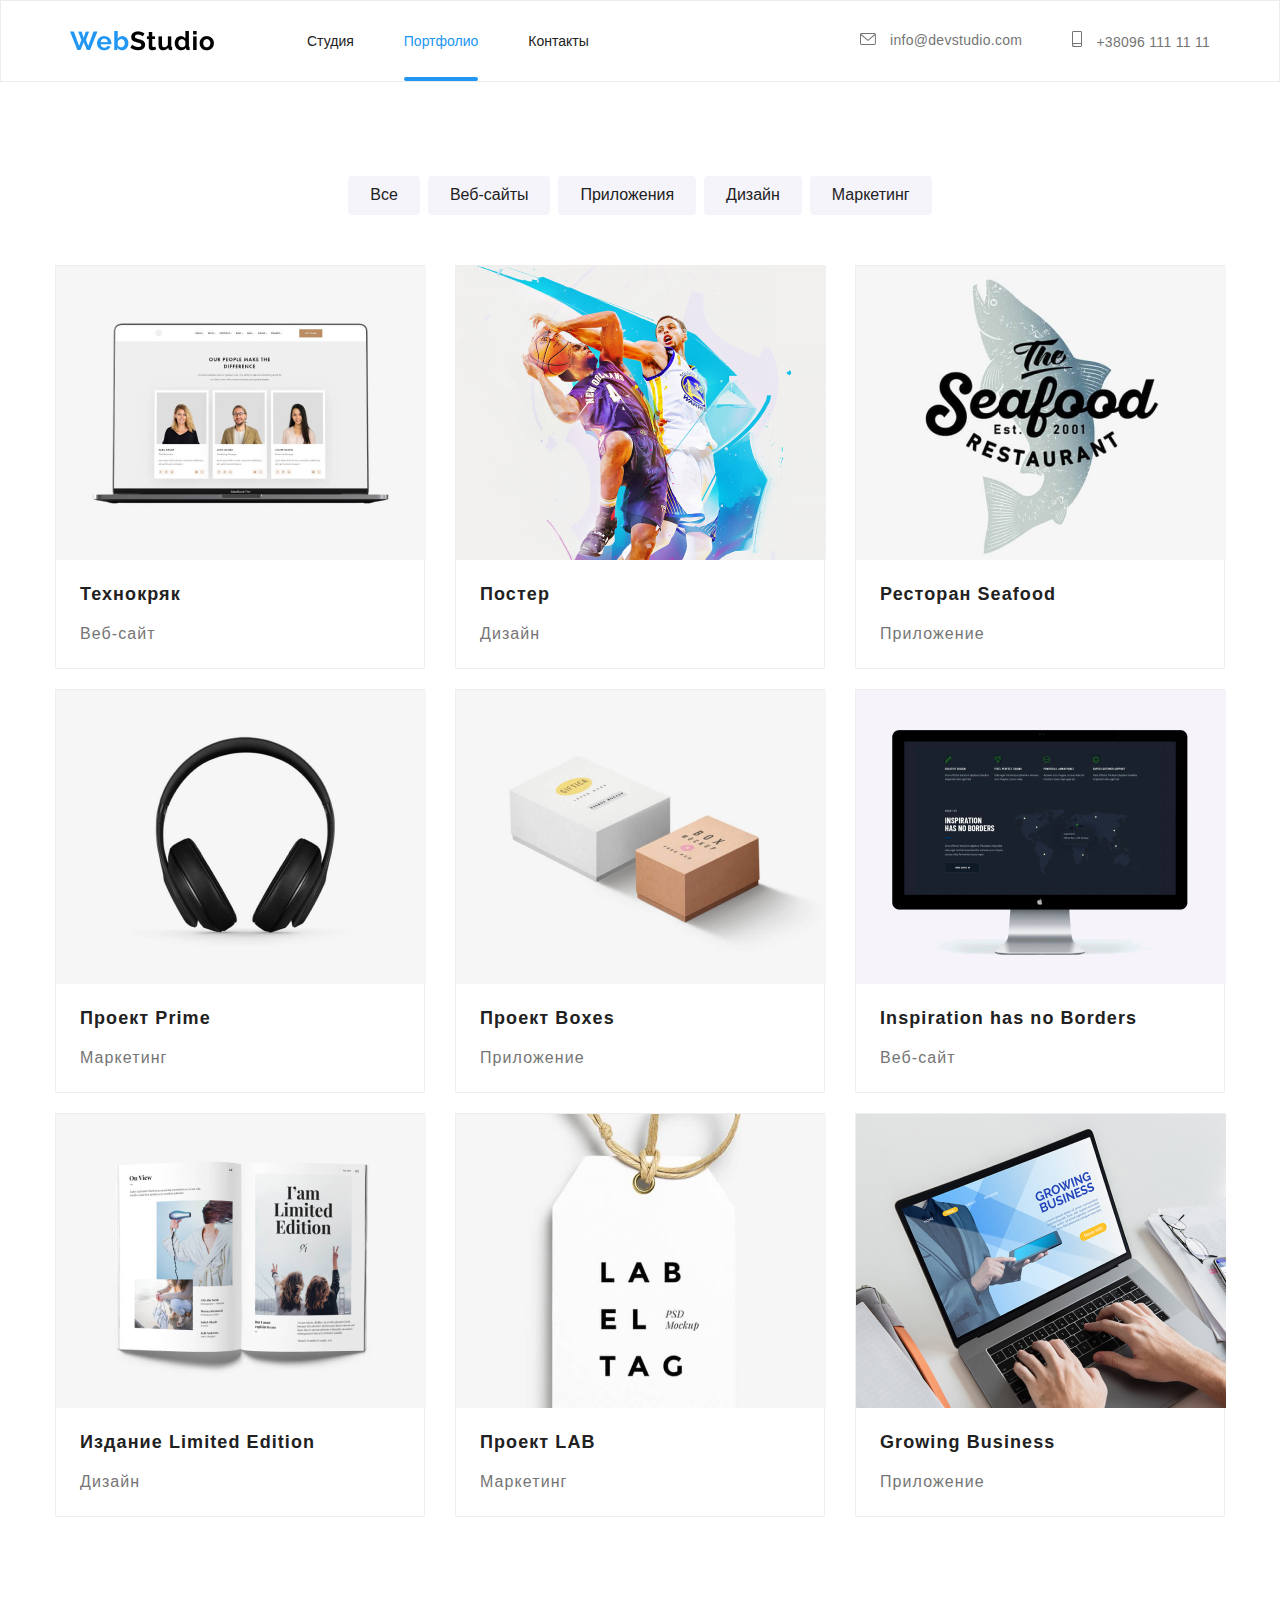
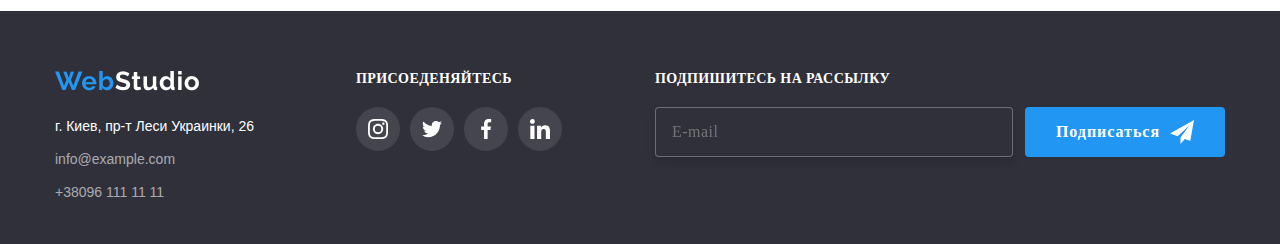
==== portfolio.html @ a01d75df "add new folder and file" ====
<!DOCTYPE html>
<html lang="en">

<head>
    <meta charset="UTF-8">
    <meta name="viewport" content="width=device-width, initial-scale=1.0">
    <title>homework-08 </title>
    <link href="https://fonts.googleapis.com/css2?family=Roboto:wght@400;500;700;900&display=swap" rel="stylesheet">
    <link rel="stylesheet" href="./CSS/main.min.css">
    <link rel="preconnect" href="https://fonts.gstatic.com">
</head>

<body>
    <header>
        <nav class="main-nav">
            <img src="./images/WebStudio.png" alt="logo">
            <ul class="nav-links">
                <li><a href="index.html"> Студия </a></li>
                <li id="portfolio-studio"><a href="portfolio.html">Портфолио </a></li>
                <li><a href="#contacts"> Контакты</a></li>
            </ul>
            <ul class="nav-contacts">
                <li><a class="mail" href="mailto:info@devstudio.com">
                        <svg class="envelope">
                            <use href="./images/icons/sprite.svg#icon-envelope"></use>
    
                        </svg>
                        info@devstudio.com</a></li>
                <li><a class="phone" href="tel:+380961111111">
                        <svg class="smartphone">
                            <use href="./images/icons/sprite.svg#icon-smartphone"></use>
    
                        </svg>
                        +38096 111 11 11 </a></li>
            </ul>
    
        </nav>
    </header>
    <main >
        <!--Portfolio--> 
        <div class="portfolio">
            <ul class="portfolio-buttons">
                <li>
                    <button class="button">Все</button>

                </li>
                <li >
                    <button class="button">Веб-сайты</button>

                </li>
                <li >
                    <button class="button">Приложения</button>

                </li>
                <li >
                    <button class="button" >Дизайн</button>

                </li>
                <li >
                    <button class="button">Маркетинг</button>
                </li>
            </ul>
        </div>
        <div class="container-portfolio">
        <ul class="portfolio-photo">
            <li class="portfolio-list"> 
                    <a href="#" class="portfolio-links">
                    <div class="explanation">
                        <img src="images/images2/img.jpg" alt="Macbook" class="card-image" >
                      <p class="text"> Технокряк это современная площадка распространения коронавируса. Компании используют эту платформу для цифрового
                           шпионажа и атак на защищённые сервера конкурентов.</p>
                    </div>
                    <div class="card-text">
                            <p class="link-description">Технокряк</p>
                             <p class="card-content"> Веб-сайт</p>
                    </div>
                   </a> 
            </li>
            <li class="portfolio-list">
                    <a href="#" class="portfolio-links" >
                        <div class="explanation">
                            <img src="images/images2/img(1).jpg" alt="Bascetball-stars"class="card-image">
                        
                            <p class="text"> Технокряк это современная площадка распространения коронавируса. Компании используют эту платформу для цифрового
                                шпионажа и атак на защищённые сервера конкурентов.</p>
                        </div>
                           <div  class="card-text"> 
                                 <p class="link-description">Постер</p>
                                 <p class="card-content">Дизайн</p>
                        </div> 
                    </a>
            </li>
            <li class="portfolio-list">
                <a href="#" class="portfolio-links" >
                    <div class="explanation">
                        <img src="images/images2/img(2).jpg" alt="Restorant-logo"class="card-image">
                    
                        <p class="text"> Технокряк это современная площадка распространения коронавируса. Компании используют эту платформу для цифрового
                            шпионажа и атак на защищённые сервера конкурентов.</p>
                    </div>
                    <div  class="card-text">
                        <p class="link-description">Ресторан Seafood</p>
                        <p class="card-content">Приложение</p>
                    </div>
                </a>
            </li>
            <li class="portfolio-list">
                    <a href="#" class="portfolio-links">
                       <div class="explanation">
                           <img src="images/images2/img(3).jpg" alt="Headset" class="card-image">
                        
                            <p class="text"> Технокряк это современная площадка распространения коронавируса. Компании используют эту платформу для цифрового
                                шпионажа и атак на защищённые сервера конкурентов.</p>
                        </div>
                             <div  class="card-text"> 
                                  <p class="link-description"> Проект Prime </p>
                                  <p class="card-content">Маркетинг</p>
                            </div>
                    </a>
            </li>
            <li class="portfolio-list">
                    <a href="#" class="portfolio-links">
                     <div class="explanation">
                         <img src="images/images2/img(4).jpg" alt="two-boxes" class="card-image">
                    
                        <p class="text"> Технокряк это современная площадка распространения коронавируса. Компании используют эту платформу для цифрового
                            шпионажа и атак на защищённые сервера конкурентов.</p>
                    </div>
                           <div  class="card-text">
                               <p class="link-description">Проект Boxes </p> 
                               <p class="card-content">Приложение</p>
                          </div>
                    </a>
            </li>
            <li class="portfolio-list">
                <a href="#" class="portfolio-links">
                    <div class="explanation">
                        <img src="images/images2/img(5).jpg" alt="Display"class="card-image">
                    
                        <p class="text"> Технокряк это современная площадка распространения коронавируса. Компании используют эту платформу для цифрового
                            шпионажа и атак на защищённые сервера конкурентов.</p>
                    </div>
                     <div  class="card-text"> 
                          <p class="link-description">Inspiration has no Borders </p>
                          <p class="card-content">Веб-сайт</p>
                    </div>
                </a>
            </li>
            <li class="portfolio-list">
                <a href="#" class="portfolio-links">
                       <div class="explanation">
                           <img src="images/images2/img(6).jpg" alt="Open-book"class="card-image">
                        
                            <p class="text"> Технокряк это современная площадка распространения коронавируса. Компании используют эту платформу для цифрового
                                шпионажа и атак на защищённые сервера конкурентов.</p>
                        </div>
                       <div  class="card-text">
                            <p class="link-description">Издание Limited Edition </p>
                            <p class="card-content">Дизайн</p> 
                      </div>
                </a>
           </li>
            <li class="portfolio-list">
                <a href="#" class="portfolio-links">
                    <div class="explanation">
                         <img src="images/images2/img(7).jpg" alt="LabTag" class="card-image">
                   
                        <p class="text"> Технокряк это современная площадка распространения коронавируса. Компании используют эту платформу для цифрового
                            шпионажа и атак на защищённые сервера конкурентов.</p>
                    </div>
                      <div  class="card-text">  
                             <p class="link-description">Проект LAB </p>
                             <p class="card-content">Маркетинг</p> 
                     </div>
                </a>
            </li>
            <li class="portfolio-list">
                <a href="#" class="portfolio-links">
                     <div class="explanation">
                         <img src="images/images2/img(8).jpg" alt="Typing-on-Mcdooc"class="card-image">
                   
                         <p class="text"> Технокряк это современная площадка распространения коронавируса. Компании используют эту платформу для цифрового
                            шпионажа и атак на защищённые сервера конкурентов.</p>
                     </div>
                      <div class="card-text">
                            <p class="link-description">Growing Business </p>
                            <p class="card-content">Приложение</p>
                     </div>
                </a>
            </li>
        </ul>
    </div>
    </main>
    <!--Footer-->
    <footer>
        <div class="footer-links">
            <div class="contacts">
                <img src="images/WebStudio(2).png" alt="logo">
                <address id="contacts">
                    <ul class="foot-contacts">
                        <li>г. Киев, пр-т Леси Украинки, 26</li>
                        <li><a href="mailto:info@example.com"> info@example.com</a></li>
                        <li><a href="tel:+380961111111">+38096 111 11 11 </a></li>
                    </ul>
    
                </address>
            </div>
            <section class="footer-social-links">
                <span class="links-title"> ПРИСОЕДЕНЯЙТЕСЬ</span>
                <ul class="our-social-links">
                    <li class="our-link-icon">
                        <a class="our-link" href="https://www.instagram.com/?hl=ru" insta>
                            <svg class="our-social-icon">
                                <use href="./images/icons/sprite.svg#icon-instagram-2"></use>
    
                            </svg>
                        </a>
                    </li>
                    <li class="our-link-icon">
                        <a class="our-link" href="https://twitter.com/login?lang=ru" twetter>
                            <svg class="our-social-icon">
                                <use href="./images/icons/sprite.svg#icon-twitter-1"></use>
    
                            </svg>
                        </a>
                    </li>
                    <li class="our-link-icon">
                        <a class="our-link" href="https://www.facebook.com/" facebook>
                            <svg class="our-social-icon">
                                <use href="./images/icons/sprite.svg#icon-facebook-1"></use>
    
                            </svg>
                        </a></li>
                    <li class="our-link-icon">
                        <a class="our-link" href="https://www.linkedin.com/" linkedin>
                            <svg class="our-social-icon">
                                <use href="./images/icons/sprite.svg#icon-linkedin-1"></use>
    
                            </svg>
                        </a></li>
    
                </ul>
            </section>
            <div class="bottom-form">
                <span class="links-title"> ПОДПИШИТЕСЬ НА РАССЫЛКУ</span>
                <form class="foot-form">
                    <label>
                        <input type="email" placeholder="E-mail" class="formspace">
                    </label>
                    <button type="submit" class="send-letter"> Подписаться
                        <svg class="subscribe">
                            <use href="./images/icons/sprite1.svg#icon-icon-send"></use>
                        </svg>
                    </button>
                </form>
            </div>
         </div>
            
        </div>
    </footer>
</body>

</html>
---- CSS/main.min.css ----
@font-face{font-family:"Roboto";src:url(../../fonts/Roboto.html);font-style:normal;font-weight:400}@font-face{font-family:"Roboto";src:url(../../fonts/RobotoMedium.html);font-style:normal;font-weight:500}@font-face{font-family:"Roboto";src:url(../../fonts/Roboto.html);font-style:bold;font-weight:700}@font-face{font-family:"Roboto";src:url(../../fonts/RobotoBlack.html);font-style:normal;font-weight:900}/*! modern-normalize v1.0.0 | MIT License | https://github.com/sindresorhus/modern-normalize */*,*::before,*::after{box-sizing:border-box}:root{-moz-tab-size:4;tab-size:4}html{line-height:1.15;-webkit-text-size-adjust:100%}body{margin:0}body{font-family:system-ui,-apple-system,"Segoe UI",Roboto,Helvetica,Arial,sans-serif,"Apple Color Emoji","Segoe UI Emoji"}hr{height:0;color:inherit}abbr[title]{text-decoration:underline dotted}b,strong{font-weight:bolder}code,kbd,samp,pre{font-family:ui-monospace, SFMono-Regular, Consolas, "Liberation Mono", Menlo, monospace;font-size:1em}small{font-size:80%}sub,sup{font-size:75%;line-height:0;position:relative;vertical-align:baseline}sub{bottom:-0.25em}sup{top:-0.5em}table{text-indent:0;border-color:inherit}button,input,optgroup,select,textarea{font-family:inherit;font-size:100%;line-height:1.15;margin:0}button,select{text-transform:none}button,[type="button"],[type="reset"],[type="submit"]{-webkit-appearance:button}::-moz-focus-inner{border-style:none;padding:0}:-moz-focusring{outline:1px dotted ButtonText}:-moz-ui-invalid{box-shadow:none}legend{padding:0}progress{vertical-align:baseline}::-webkit-inner-spin-button,::-webkit-outer-spin-button{height:auto}[type="search"]{-webkit-appearance:textfield;outline-offset:-2px}::-webkit-search-decoration{-webkit-appearance:none}::-webkit-file-upload-button{-webkit-appearance:button;font:inherit}summary{display:list-item}body{font-family:"Roboto", sans-serif;padding:0px;margin:0px;width:100%}ul{list-style:none;padding-inline-start:0px;margin-block-start:0;margin-block-end:0}a{text-decoration:none}main{margin:auto;font-family:"Roboto", sans-serif}header{border:1px solid #ececec}.main-nav{display:flex;align-items:center;width:1170px;margin:auto;padding-left:15px;padding-right:15px;padding-top:30px;padding-bottom:30px}.nav-links{display:flex;margin-left:93px}.nav-links a{position:relative;color:#212121;font-size:14px;font-weight:500;font-family:"Roboto", sans-serif;font-style:normal;cursor:pointer;transition:250ms cubic-bezier(0.4, 0, 0.2, 1)}.nav-links a::after{position:absolute;top:44px;left:0;content:"";width:100%;height:4px;border-radius:2px;background-color:#2196f3;opacity:0}#portfolio-studio a{color:#2196f3}#portfolio-studio a::after{color:#2196f3;opacity:1}.nav-links>li{margin-right:50px}.nav-links :hover{color:#2196f3}.nav-links :focus{color:#2196f3}.nav-links :last-child{margin-right:0px}.nav-contacts{display:flex;margin-left:auto;transition:250ms cubic-bezier(0.4, 0, 0.2, 1)}.nav-contacts :hover,.nav-contacts :focus{fill:#2196f3;color:#2196f3}.nav-contacts :not(:first-child){margin-left:50px}.nav-contacts a{font-family:"Roboto", sans-serif;font-style:normal;font-weight:500;font-size:14px;line-height:16px;letter-spacing:0.02em;color:#757575;transition:250ms cubic-bezier(0.4, 0, 0.2, 1)}.smartphone{display:inline-flex;width:10px;height:16px;margin-right:10px;align-items:center;fill:currentColor}.envelope{display:inline-flex;width:16px;height:12px;margin-right:10px;align-items:center;fill:currentColor}.efective-solution{text-align:center;background-color:#c4c4c4;background-image:linear-gradient(to right, rgba(0,0,0,0.5), rgba(47,48,58,0.4)),url(../images/Img1.jpg);max-width:1600px;justify-content:center;margin:auto;background-repeat:no-repeat;background-size:cover;background-position:center;color:#fff;padding-bottom:200px}.efective-solution>h1{margin:0px;padding-top:200px;padding-bottom:30px;font-size:44px;font-weight:700;font-style:normal;line-height:1.4;text-transform:uppercase}.order-service{background-color:#2196f3;color:#fff;width:200px;height:50px;border-radius:4px;font-size:16px;font-weight:700;transition:250ms cubic-bezier(0.4, 0, 0.2, 1)}.backdrop{position:fixed;top:0;left:0;width:100%;height:100%;background-color:rgba(0,0,0,0.2);transition:250ms cubic-bezier(0.4, 0, 0.2, 1);opacity:1;z-index:2}.backdrop.is-hidden{opacity:0;pointer-events:none}.modal{position:absolute;top:50%;left:50%;width:528px;height:581px;transform:translate(-50%, -50%);background-color:#fff;border-radius:4px;box-shadow:0px 1px 3px rgba(0,0,0,0.12),0px 1px 1px rgba(0,0,0,0.14),0px 2px 1px rgba(0,0,0,0.2);padding:40px}.close-btn{position:absolute;top:8px;right:8px;display:flex;justify-content:center;align-items:center;width:30px;height:30px;background-color:#fff;border-radius:50%;border:1px solid rgba(0,0,0,0.1);padding:6px}.svg-close{width:11px;height:11px;transition:250ms cubic-bezier(0.4, 0, 0.2, 1)}.svg-close:hover{fill:#2196f3}.modal-header{font-family:Roboto;font-size:20px;font-style:normal;font-weight:700;line-height:23px;letter-spacing:0.03em;text-align:center;color:#212121;margin:0;margin-bottom:12px}.send{align-items:center;justify-content:center;width:200px;height:50px;color:#ffffff;background-color:#2196f3;border-radius:4px;font-family:Roboto;font-size:16px;font-style:normal;font-weight:700;line-height:30px;letter-spacing:0.06em;text-align:center;border:none;padding:0;transition:250ms cubic-bezier(0.4, 0, 0.2, 1)}.send:focus,.send:hover{box-shadow:0px 4px 4px 0px rgba(0,0,0,0.25);box-shadow:0px 4px 4px 0px rgba(0,0,0,0.25);outline-color:#2196f3}.form-modal{width:100%;font-family:"Roboto" sans-serif;font-size:12px;color:#212121}.form-field{display:flex;flex-direction:column;justify-content:left;position:relative}.form-input{display:block;padding:11px 12px;border:1px solid;border-radius:4px;border-color:rgba(33,33,33,0.2);margin-bottom:10px;padding-left:40px;transition:250ms cubic-bezier(0.4, 0, 0.2, 1)}.form-input:focus{outline-color:#2196f3}.form-input:focus+.tag-tube,.form-input:focus+.tag-man,.form-input:focus+.tag-envelop{fill:#2196f3}.form-label{margin-bottom:4px;font-family:Roboto;font-size:12px;font-style:normal;font-weight:400;line-height:14px;letter-spacing:0.01em;text-align:left;color:#757575}.tag-tube{width:12px;height:12px;position:absolute;top:30px;left:14px;transition:250ms cubic-bezier(0.4, 0, 0.2, 1)}.tag-man{width:13px;height:13px;position:absolute;top:30px;left:14px;transition:250ms cubic-bezier(0.4, 0, 0.2, 1)}.tag-envelop{width:15px;height:12px;position:absolute;top:30px;left:14px;transition:250ms cubic-bezier(0.4, 0, 0.2, 1)}.comments{padding:11px 12px;border:1px solid rgba(33,33,33,0.2);border-radius:4px;margin-bottom:20px;font-family:Roboto;font-size:14px;font-style:normal;font-weight:400;line-height:16px;letter-spacing:0.01em;text-align:left;width:448px;height:120px;color:#212121;transition:250ms cubic-bezier(0.4, 0, 0.2, 1)}.comments::placeholder{color:rgba(117,117,117,0.5);text-align:left}.comments:focus{outline-color:#2196f3}.agreement{font-family:Roboto;font-size:14px;font-style:normal;font-weight:400;line-height:24px;letter-spacing:0.03em;text-align:center;color:#757575;margin-bottom:30px}.check-blok{display:inline-block;width:16px;height:15px;background-image:url(../images/icons/Vector4-1.svg);background-repeat:no-repeat;margin-right:7px}.checkbox{appearance:none;transition:250ms cubic-bezier(0.4, 0, 0.2, 1)}.check-lable{display:flex;justify-content:center;align-items:center;font-family:Roboto;font-size:14px;font-style:normal;font-weight:400;line-height:24px;letter-spacing:0.03em}.checkbox:checked+.check-blok{background-color:#2196f3;background-image:url(../images/icons/Vector3.svg);background-repeat:no-repeat;border-radius:2px;border:2px solid #2196f3;background-size:contain}.agreement label a{position:relative;color:#2196f3}.agreement label a::after{position:absolute;top:17px;left:0;content:"";width:100%;height:1px;background-color:#2196f3}.icon-check{display:block;width:16px;height:15px;padding:0;margin:0;position:absolute;top:20px;right:403px}.icon-box{display:flex;width:270px;height:120px;background-color:#f5f4fa;border-radius:4px;margin-bottom:30px;justify-content:center;align-items:center}.icon{width:70px;height:70px}.antena-icon{display:block;width:70px;height:70px;margin:auto}.container{padding-top:94px;padding-bottom:94px}.dignities{display:flex;justify-content:center;width:1170px;margin-right:auto;margin-left:auto;padding-right:15px;padding-left:15px}.dignities>li{margin-right:30px}.dignities :last-child{margin-right:0px}.dignities p{text-align:left;width:270px;color:#757575;line-height:1.7;font-size:14;margin-bottom:0px}.dignities span{text-transform:uppercase;font-weight:700;font-size:14px}.our-work{justify-content:center;width:1170px;margin-right:auto;margin-left:auto;padding-bottom:94px}.head2{text-align:center;font-size:36px;margin-top:0px;line-height:1.16}.studio-images img{width:370px;height:294px}.studio-images{display:flex;justify-content:center;margin-top:0px;padding-left:15px;padding-right:15px;width:1170px;margin-block-start:0px;margin-block-end:0px}.box1{margin-right:30px;height:294px;position:relative;z-index:1}.box2{margin-right:30px;position:relative;height:294px;z-index:1}.box3{position:relative;height:294px;z-index:1}.apps1,.apps2,.apps3{position:absolute;bottom:0;width:370px;height:70px;background-color:rgba(47,48,58,0.8);color:#fff;font-family:Roboto;font-size:14px;font-style:normal;font-weight:700;line-height:16px;letter-spacing:0.03em;text-align:center;text-transform:uppercase;margin-block-start:0;margin-block-end:0;padding-top:27px;padding-bottom:27px}.our-team{background-color:#f5f4fa;padding-top:94px;padding-bottom:94px}.team{text-align:center;font-size:36px;margin-block-start:0px;margin-block-end:px}.team-photo{display:flex;justify-content:center;align-items:center;width:1170px;margin-right:auto;margin-left:auto;margin-top:50px;margin-block-end:0px}.team-photo img{width:270px;height:260px}.team-photo>li{width:270px;height:428px;background-color:#fff;margin-right:30px;box-shadow:0px 1px 3px rgba(0,0,0,0.12),0px 1px 1px rgba(0,0,0,0.14),0px 2px 1px rgba(0,0,0,0.2);border-radius:0px 0px 4px 4px}.team-photo :nth-child(4){margin-right:0px}.name{font-style:normal;font-weight:500;font-size:16px;line-height:1.18;text-align:center;justify-content:center;letter-spacing:0.03em;margin-top:30px;margin-left:auto;margin-right:0px}.occupation{text-align:center;width:270px;color:#757575;font-size:16px;line-height:1.18;letter-spacing:0.03em}.social-links{display:flex;box-sizing:border-box;width:206px;height:44px;margin-right:auto;margin-left:auto}.link{display:flex;width:44px;height:44px;background-color:#ffffff;border-radius:50%;justify-content:center;align-items:center;transition:250ms cubic-bezier(0.4, 0, 0.2, 1)}.link:hover{background-color:#2196f3}.link:hover .social-icon{fill:#ffffff}.link:focus{background-color:#2196f3}.link:focus .social-icon{fill:#ffffff}.link-list:not(:last-child){margin-right:10px}.social-icon{fill:#afb1b8;width:20px;height:20px;transition:250ms cubic-bezier(0.4, 0, 0.2, 1)}.clients{width:1170px;margin:auto;padding-top:134px;padding-bottom:54px;align-items:center;justify-content:center}.clients-tag{width:1170px;display:inline-flex;margin:auto}.clients-tag :not(:last-child){margin-right:30px}.company-link{display:flex;justify-content:center;align-items:center;box-sizing:border-box;width:170px;height:90px;border:solid 1px #afb1b8;border-radius:3px;background-color:#fff;transition:250ms cubic-bezier(0.4, 0, 0.2, 1)}.company-link:hover{border-color:#2196f3}.company-link .logo1 :hover,.company-link .logo2 :hover,.company-link .logo3 :hover,.company-link .logo4 :hover,.company-link .logo5 :hover,.company-link .logo6 :hover{fill:#2196f3}.company-link:hover .logo1,.company-link:hover .logo2,.company-link:hover .logo3,.company-link:hover .logo4,.company-link:hover .logo5,.company-link:hover .logo6{fill:#2196f3}.company-link .logo1 :focus,.company-link .logo2 :focus,.company-link .logo3 :focus,.company-link .logo4 :focus,.company-link .logo5 :focus,.company-link .logo6 :focus{fill:#2196f3}.company-link:focus .logo1,.company-link:focus .logo2,.company-link:focus .logo3,.company-link:focus .logo4,.company-link:focus .logo5,.company-link:focus .logo6{fill:#2196f3}.logo1{width:44px;height:49px;fill:#afb1b8;transition:250ms cubic-bezier(0.4, 0, 0.2, 1)}.logo2{width:40px;height:52px;fill:#afb1b8;transition:250ms cubic-bezier(0.4, 0, 0.2, 1)}.logo3{width:41px;height:42px;fill:#afb1b8;transition:250ms cubic-bezier(0.4, 0, 0.2, 1)}.logo4{width:80px;height:42px;fill:#afb1b8;transition:250ms cubic-bezier(0.4, 0, 0.2, 1)}.logo5{width:59px;height:47px;fill:#afb1b8;transition:250ms cubic-bezier(0.4, 0, 0.2, 1)}.logo6{width:88px;height:45px;fill:#afb1b8;transition:250ms cubic-bezier(0.4, 0, 0.2, 1)}.clients-tag a:focus{border-color:#2196f3}footer{background-color:#2f303a}.footer-links{display:flex;padding-top:60px;padding-bottom:39px;width:1170px;margin:auto}.contacts{width:231px}.links-title{display:block;color:#fff;font-family:Roboto;font-size:14px;font-style:normal;font-weight:700;line-height:16px;letter-spacing:0.03em;text-align:left;margin-top:0;margin-bottom:20px}.foot-contacts a{color:rgba(255,255,255,0.6);font-size:14px;font-style:normal}.foot-contacts>li{color:#fff;font-style:normal;font-size:14px}.foot-contacts :not(:last-child){padding-bottom:9px}.foot-contacts{margin-block-start:0px;margin-block-end:0px;padding-top:20px;font-family:Roboto, sans-serif;line-height:1.7;font-size:14px}.footer-social-links{margin-left:70px}.bottom-form{display:block;margin-left:93px}.foot-form{display:flex}.send-letter{display:flex;width:200px;height:50px;color:#fff;background-color:#2196f3;border-radius:4px;font-family:"Roboto";font-size:16px;font-style:normal;font-weight:700;line-height:30px;letter-spacing:0.06em;text-align:center;border:none;align-items:center;margin-left:12px;justify-content:center}.subscribe{top:13px;left:138px;width:24px;height:24px;fill:#fff;margin-left:10px}.formspace{width:358px;height:50px;left:815px;top:2785px;border:1px solid rgba(255,255,255,0.3);box-sizing:border-box;filter:drop-shadow(0px 4px 4px rgba(0,0,0,0.15));border-radius:4px;background:#2f303a;font-family:"Roboto";font-size:16px;font-style:normal;font-weight:400;line-height:20px;letter-spacing:0.03em;text-align:left;padding:15px 16px;color:#fff}.our-social-links{display:flex;box-sizing:border-box;width:206px;height:44px;margin:auto}.our-link{display:flex;width:44px;height:44px;background-color:rgba(255,255,255,0.1);border-radius:50%;justify-content:center;align-items:center;transition:250ms cubic-bezier(0.4, 0, 0.2, 1)}.our-link:hover{background-color:#2196f3}.our-link:focus{background-color:#2196f3}.our-link-icon:not(:last-child){margin-right:10px}.our-social-icon{fill:#fff;width:20px;height:20px}.portfolio{width:1170px;justify-content:center;margin:auto;padding-top:94px;padding-bottom:50px}.portfolio-buttons{margin-block-start:0px;margin-block-end:0px;padding-inline-start:0px;display:flex;justify-content:center}.portfolio-buttons :not(:last-child){margin-right:8px}.button{color:#212121;border-radius:4px;font-size:16px;font-weight:500;background-color:#f5f4fa;border:#fff;padding:10px 22px;transition:250ms cubic-bezier(0.4, 0, 0.2, 1)}.button:hover{background-color:#2196f3;color:#fff;border-radius:4px}.button:focus{background-color:#2196f3;color:#fff;border-radius:4px}.container-portfolio{justify-content:center;padding-left:15px;padding-right:15px;padding-bottom:94px}.portfolio-photo{display:flex;justify-content:center;flex-wrap:wrap;margin-right:auto;margin-left:auto;margin-block-start:0px;width:1170px}.portfolio-photo :nth-child(3n+3){margin-right:0px}.portfolio-photo :nth-last-child(-n+3){margin-bottom:0px}.card-image{width:370px;height:294px;margin-bottom:20px}.portfolio-list{width:370px;height:404px;font-size:18px;font-weight:700;letter-spacing:0.06em;background-color:#fff;border:1px solid #eeeeee;margin-bottom:20px;margin-right:30px}.portfolio-links{display:block;width:370px;height:auto;padding-bottom:20px;height:404px;transition:transform 250ms cubic-bezier(0.4, 0, 0.2, 1)}.portfolio-links:hover,.portfolio-links:focus{box-shadow:0px 1px 1px rgba(0,0,0,0.12),0px 4px 4px rgba(0,0,0,0.06),1px 4px 6px rgba(0,0,0,0.16)}.card{width:370px;height:404px}.link-description{margin-block-start:0;margin-block-end:0;margin-left:24px;font-size:18px;font-weight:bold;color:#212121}.card-content{margin-left:24px;margin-top:20px;font-size:16px;font-weight:400;color:#757575}.card-text{width:100%;padding-top:20px}.explanation::before{display:inline-block;position:absolute;content:"";width:100%;height:100%;background-color:rgba(33,150,243,0.9);transform:translateY(100%);transition:transform 250ms cubic-bezier(0.4, 0, 0.2, 1)}.explanation{display:block;position:relative;overflow:hidden}.text{position:absolute;top:63px;left:24px;width:322px;height:168px;color:#fff;margin:0;font-family:Roboto;font-size:18px;font-style:normal;font-weight:400;line-height:28px;letter-spacing:0.03em;text-align:left;transform:translateY(250px);transition:transform 250ms cubic-bezier(0.4, 0, 0.2, 1)}.portfolio-links:hover .text{transform:translateY(0)}.portfolio-links:focus .text{transform:translateY(0)}.portfolio-links:focus ::before{transform:translateY(0)}.portfolio-links:hover ::before{transform:translateY(0)}
/*# sourceMappingURL=main.min.css.map */
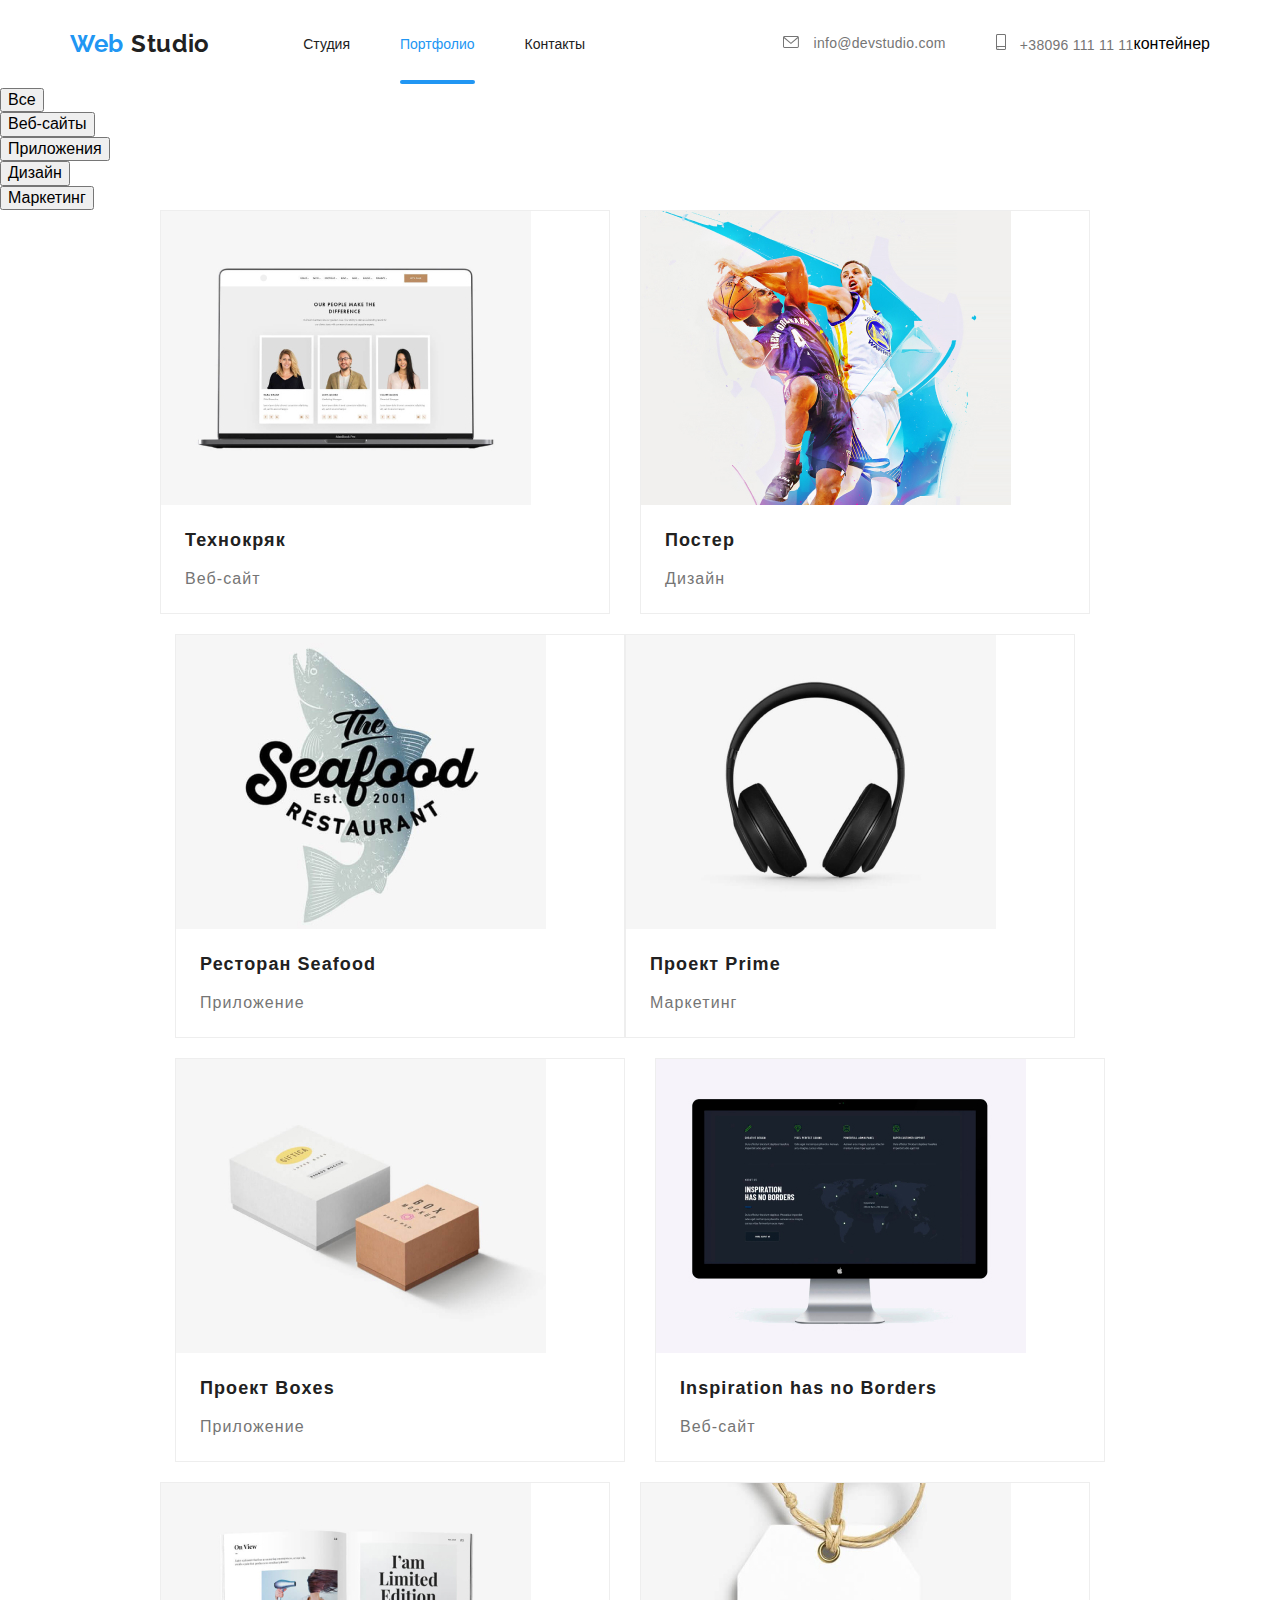
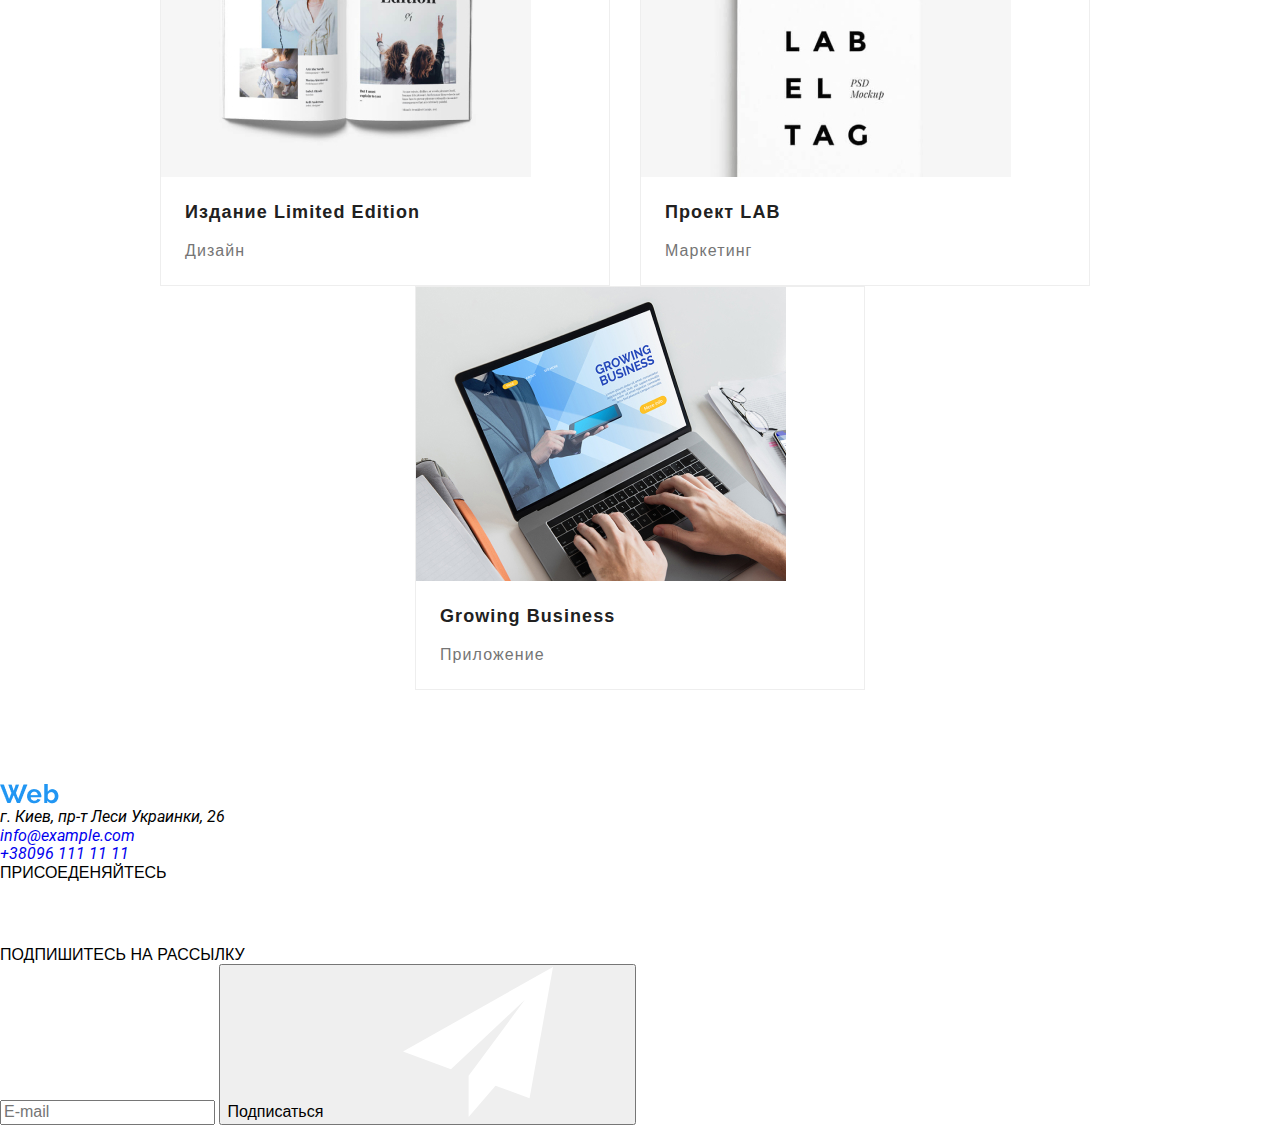
==== commit 1adaedb0: "add buttoon" ====
--- a/portfolio.html
+++ b/portfolio.html
@@ -5,15 +5,19 @@
     <meta charset="UTF-8">
     <meta name="viewport" content="width=device-width, initial-scale=1.0">
     <title>homework-08 </title>
-    <link href="https://fonts.googleapis.com/css2?family=Roboto:wght@400;500;700;900&display=swap" rel="stylesheet">
+    <link rel="preconnect" href="https://fonts.gstatic.com">
+    <link href="https://fonts.googleapis.com/css2?family=Raleway:wght@700&family=Roboto:wght@400;500;700;900&display=swap"
+        rel="stylesheet">
     <link rel="stylesheet" href="./CSS/main.min.css">
-    <link rel="preconnect" href="https://fonts.gstatic.com">
+   
 </head>
 
 <body>
     <header>
         <nav class="main-nav">
-            <img src="./images/WebStudio.png" alt="logo">
+            <div><span class="web-logo">Web </span>
+                <span class="studio-logo">Studio</span>
+            </div>
             <ul class="nav-links">
                 <li><a href="index.html"> Студия </a></li>
                 <li id="portfolio-studio"><a href="portfolio.html">Портфолио </a></li>
@@ -33,6 +37,13 @@
                         </svg>
                         +38096 111 11 11 </a></li>
             </ul>
+            <button type="button" class="menu-button is-open" data-menu-button aria-expanded="true">
+                <svg width="24" height="24" aria-label="Переключатель мобильного меню">
+                    <use href="./images/icons/sprite3.svg#icon-menu" class="icon-menu"></use>
+                    <use href="./images/icons/sprite3.svg#icon-close" class="icon-cross"></use>
+                </svg>
+            </button>
+            <div class="menu-container is-open" data-menu>контейнер</div>
     
         </nav>
     </header>
@@ -40,23 +51,23 @@
         <!--Portfolio--> 
         <div class="portfolio">
             <ul class="portfolio-buttons">
-                <li>
+                <li class="list-button">
                     <button class="button">Все</button>
 
                 </li>
-                <li >
+                <li class="list-button" >
                     <button class="button">Веб-сайты</button>
 
                 </li>
-                <li >
+                <li class="list-button">
                     <button class="button">Приложения</button>
 
                 </li>
-                <li >
+                <li class="list-button"  >
                     <button class="button" >Дизайн</button>
 
                 </li>
-                <li >
+                <li class="list-button" >
                     <button class="button">Маркетинг</button>
                 </li>
             </ul>
@@ -258,6 +269,7 @@
             
         </div>
     </footer>
+    <script src="./JS/menu.js"></script>
 </body>
 
 </html>
--- a/CSS/main.min.css
+++ b/CSS/main.min.css
@@ -1,3 +1,3 @@
-@font-face{font-family:"Roboto";src:url(../../fonts/Roboto.html);font-style:normal;font-weight:400}@font-face{font-family:"Roboto";src:url(../../fonts/RobotoMedium.html);font-style:normal;font-weight:500}@font-face{font-family:"Roboto";src:url(../../fonts/Roboto.html);font-style:bold;font-weight:700}@font-face{font-family:"Roboto";src:url(../../fonts/RobotoBlack.html);font-style:normal;font-weight:900}/*! modern-normalize v1.0.0 | MIT License | https://github.com/sindresorhus/modern-normalize */*,*::before,*::after{box-sizing:border-box}:root{-moz-tab-size:4;tab-size:4}html{line-height:1.15;-webkit-text-size-adjust:100%}body{margin:0}body{font-family:system-ui,-apple-system,"Segoe UI",Roboto,Helvetica,Arial,sans-serif,"Apple Color Emoji","Segoe UI Emoji"}hr{height:0;color:inherit}abbr[title]{text-decoration:underline dotted}b,strong{font-weight:bolder}code,kbd,samp,pre{font-family:ui-monospace, SFMono-Regular, Consolas, "Liberation Mono", Menlo,- monospace;font-size:1em}small{font-size:80%}sub,sup{font-size:75%;line-height:0;position:relative;vertical-align:baseline}sub{bottom:-0.25em}sup{top:-0.5em}table{text-indent:0;border-color:inherit}button,input,optgroup,select,textarea{font-family:inherit;font-size:100%;line-height:1.15;margin:0}button,select{text-transform:none}button,[type="button"],[type="reset"],[type="submit"]{-webkit-appearance:button}::-moz-focus-inner{border-style:none;padding:0}:-moz-focusring{outline:1px dotted ButtonText}:-moz-ui-invalid{box-shadow:none}legend{padding:0}progress{vertical-align:baseline}::-webkit-inner-spin-button,::-webkit-outer-spin-button{height:auto}[type="search"]{-webkit-appearance:textfield;outline-offset:-2px}::-webkit-search-decoration{-webkit-appearance:none}::-webkit-file-upload-button{-webkit-appearance:button;font:inherit}summary{display:list-item}body{font-family:"Roboto", sans-serif;padding:0px;margin:0px;width:100%}ul{list-style:none;padding-inline-start:0px;margin-block-start:0;margin-block-end:0}a{text-decoration:none}main{margin:auto;font-family:"Roboto", sans-serif}header{border:1px solid #ececec}.main-nav{display:flex;align-items:center;width:1170px;margin:auto;padding-left:15px;padding-right:15px;padding-top:30px;padding-bottom:30px}.nav-links{display:flex;margin-left:93px}.nav-links a{position:relative;color:#212121;font-size:14px;font-weight:500;font-family:"Roboto", sans-serif;font-style:normal;cursor:pointer;transition:250ms cubic-bezier(0.4, 0, 0.2, 1)}.nav-links a::after{position:absolute;top:44px;left:0;content:"";width:100%;height:4px;border-radius:2px;background-color:#2196f3;opacity:0}#portfolio-studio a{color:#2196f3}#portfolio-studio a::after{color:#2196f3;opacity:1}.nav-links>li{margin-right:50px}.nav-links :hover{color:#2196f3}.nav-links :focus{color:#2196f3}.nav-links :last-child{margin-right:0px}.nav-contacts{display:flex;margin-left:auto;transition:250ms cubic-bezier(0.4, 0, 0.2, 1)}.nav-contacts :hover,.nav-contacts :focus{fill:#2196f3;color:#2196f3}.nav-contacts :not(:first-child){margin-left:50px}.nav-contacts a{font-family:"Roboto", sans-serif;font-style:normal;font-weight:500;font-size:14px;line-height:16px;letter-spacing:0.02em;color:#757575;transition:250ms cubic-bezier(0.4, 0, 0.2, 1)}.smartphone{display:inline-flex;width:10px;height:16px;margin-right:10px;align-items:center;fill:currentColor}.envelope{display:inline-flex;width:16px;height:12px;margin-right:10px;align-items:center;fill:currentColor}.efective-solution{text-align:center;background-color:#c4c4c4;background-image:linear-gradient(to right, rgba(0,0,0,0.5), rgba(47,48,58,0.4)),url(../images/Img1.jpg);max-width:1600px;justify-content:center;margin:auto;background-repeat:no-repeat;background-size:cover;background-position:center;color:#fff;padding-bottom:200px}.efective-solution>h1{margin:0px;padding-top:200px;padding-bottom:30px;font-size:44px;font-weight:700;font-style:normal;line-height:1.4;text-transform:uppercase}.order-service{background-color:#2196f3;color:#fff;width:200px;height:50px;border-radius:4px;font-size:16px;font-weight:700;transition:250ms cubic-bezier(0.4, 0, 0.2, 1)}.backdrop{position:fixed;top:0;left:0;width:100%;height:100%;background-color:rgba(0,0,0,0.2);transition:250ms cubic-bezier(0.4, 0, 0.2, 1);opacity:1;z-index:2}.backdrop.is-hidden{opacity:0;pointer-events:none}.modal{position:absolute;top:50%;left:50%;width:528px;height:581px;transform:translate(-50%, -50%);background-color:#fff;border-radius:4px;box-shadow:0px 1px 3px rgba(0,0,0,0.12),0px 1px 1px rgba(0,0,0,0.14),0px 2px 1px rgba(0,0,0,0.2);padding:40px}.close-btn{position:absolute;top:8px;right:8px;display:flex;justify-content:center;align-items:center;width:30px;height:30px;background-color:#fff;border-radius:50%;border:1px solid rgba(0,0,0,0.1);padding:6px}.svg-close{width:11px;height:11px;transition:250ms cubic-bezier(0.4, 0, 0.2, 1)}.svg-close:hover{fill:#2196f3}.modal-header{font-family:Roboto;font-size:20px;font-style:normal;font-weight:700;line-height:23px;letter-spacing:0.03em;text-align:center;color:#212121;margin:0;margin-bottom:12px}.send{align-items:center;justify-content:center;width:200px;height:50px;color:#ffffff;background-color:#2196f3;border-radius:4px;font-family:Roboto;font-size:16px;font-style:normal;font-weight:700;line-height:30px;letter-spacing:0.06em;text-align:center;border:none;padding:0;transition:250ms cubic-bezier(0.4, 0, 0.2, 1)}.send:focus,.send:hover{box-shadow:0px 4px 4px 0px rgba(0,0,0,0.25);box-shadow:0px 4px 4px 0px rgba(0,0,0,0.25);outline-color:#2196f3}.form-modal{width:100%;font-family:"Roboto" sans-serif;font-size:12px;color:#212121}.form-field{display:flex;flex-direction:column;justify-content:left;position:relative}.form-input{display:block;padding:11px 12px;border:1px solid;border-radius:4px;border-color:rgba(33,33,33,0.2);margin-bottom:10px;padding-left:40px;transition:250ms cubic-bezier(0.4, 0, 0.2, 1)}.form-input:focus{outline-color:#2196f3}.form-input:focus+.tag-tube,.form-input:focus+.tag-man,.form-input:focus+.tag-envelop{fill:#2196f3}.form-label{margin-bottom:4px;font-family:Roboto;font-size:12px;font-style:normal;font-weight:400;line-height:14px;letter-spacing:0.01em;text-align:left;color:#757575}.tag-tube{width:12px;height:12px;position:absolute;top:30px;left:14px;transition:250ms cubic-bezier(0.4, 0, 0.2, 1)}.tag-man{width:13px;height:13px;position:absolute;top:30px;left:14px;transition:250ms cubic-bezier(0.4, 0, 0.2, 1)}.tag-envelop{width:15px;height:12px;position:absolute;top:30px;left:14px;transition:250ms cubic-bezier(0.4, 0, 0.2, 1)}.comments{padding:11px 12px;border:1px solid rgba(33,33,33,0.2);border-radius:4px;margin-bottom:20px;font-family:Roboto;font-size:14px;font-style:normal;font-weight:400;line-height:16px;letter-spacing:0.01em;text-align:left;width:448px;height:120px;color:#212121;transition:250ms cubic-bezier(0.4, 0, 0.2, 1)}.comments::placeholder{color:rgba(117,117,117,0.5);text-align:left}.comments:focus{outline-color:#2196f3}.agreement{font-family:Roboto;font-size:14px;font-style:normal;font-weight:400;line-height:24px;letter-spacing:0.03em;text-align:center;color:#757575;margin-bottom:30px}.check-blok{display:inline-block;width:16px;height:15px;background-image:url(../images/icons/Vector4-1.svg);background-repeat:no-repeat;margin-right:7px}.checkbox{appearance:none;transition:250ms cubic-bezier(0.4, 0, 0.2, 1)}.check-lable{display:flex;justify-content:center;align-items:center;font-family:Roboto;font-size:14px;font-style:normal;font-weight:400;line-height:24px;letter-spacing:0.03em}.checkbox:checked+.check-blok{background-color:#2196f3;background-image:url(../images/icons/Vector3.svg);background-repeat:no-repeat;border-radius:2px;border:2px solid #2196f3;background-size:contain}.agreement label a{position:relative;color:#2196f3}.agreement label a::after{position:absolute;top:17px;left:0;content:"";width:100%;height:1px;background-color:#2196f3}.icon-check{display:block;width:16px;height:15px;padding:0;margin:0;position:absolute;top:20px;right:403px}.icon-box{display:flex;width:270px;height:120px;background-color:#f5f4fa;border-radius:4px;margin-bottom:30px;justify-content:center;align-items:center}.icon{width:70px;height:70px}.antena-icon{display:block;width:70px;height:70px;margin:auto}.container{padding-top:94px;padding-bottom:94px}.dignities{display:flex;justify-content:center;width:1170px;margin-right:auto;margin-left:auto;padding-right:15px;padding-left:15px}.dignities>li{margin-right:30px}.dignities :last-child{margin-right:0px}.dignities p{text-align:left;width:270px;color:#757575;line-height:1.7;font-size:14;margin-bottom:0px}.dignities span{text-transform:uppercase;font-weight:700;font-size:14px}.our-work{justify-content:center;width:1170px;margin-right:auto;margin-left:auto;padding-bottom:94px}.head2{text-align:center;font-size:36px;margin-top:0px;line-height:1.16}.studio-images img{width:370px;height:294px}.studio-images{display:flex;justify-content:center;margin-top:0px;padding-left:15px;padding-right:15px;width:1170px;margin-block-start:0px;margin-block-end:0px}.box1{margin-right:30px;height:294px;position:relative;z-index:1}.box2{margin-right:30px;position:relative;height:294px;z-index:1}.box3{position:relative;height:294px;z-index:1}.apps1,.apps2,.apps3{position:absolute;bottom:0;width:370px;height:70px;background-color:rgba(47,48,58,0.8);color:#fff;font-family:Roboto;font-size:14px;font-style:normal;font-weight:700;line-height:16px;letter-spacing:0.03em;text-align:center;text-transform:uppercase;margin-block-start:0;margin-block-end:0;padding-top:27px;padding-bottom:27px}.our-team{background-color:#f5f4fa;padding-top:94px;padding-bottom:94px}.team{text-align:center;font-size:36px;margin-block-start:0px;margin-block-end:px}.team-photo{display:flex;justify-content:center;align-items:center;width:1170px;margin-right:auto;margin-left:auto;margin-top:50px;margin-block-end:0px}.team-photo img{width:270px;height:260px}.team-photo>li{width:270px;height:428px;background-color:#fff;margin-right:30px;box-shadow:0px 1px 3px rgba(0,0,0,0.12),0px 1px 1px rgba(0,0,0,0.14),0px 2px 1px rgba(0,0,0,0.2);border-radius:0px 0px 4px 4px}.team-photo :nth-child(4){margin-right:0px}.name{font-style:normal;font-weight:500;font-size:16px;line-height:1.18;text-align:center;justify-content:center;letter-spacing:0.03em;margin-top:30px;margin-left:auto;margin-right:0px}.occupation{text-align:center;width:270px;color:#757575;font-size:16px;line-height:1.18;letter-spacing:0.03em}.social-links{display:flex;box-sizing:border-box;width:206px;height:44px;margin-right:auto;margin-left:auto}.link{display:flex;width:44px;height:44px;background-color:#ffffff;border-radius:50%;justify-content:center;align-items:center;transition:250ms cubic-bezier(0.4, 0, 0.2, 1)}.link:hover{background-color:#2196f3}.link:hover .social-icon{fill:#ffffff}.link:focus{background-color:#2196f3}.link:focus .social-icon{fill:#ffffff}.link-list:not(:last-child){margin-right:10px}.social-icon{fill:#afb1b8;width:20px;height:20px;transition:250ms cubic-bezier(0.4, 0, 0.2, 1)}.clients{width:1170px;margin:auto;padding-top:134px;padding-bottom:54px;align-items:center;justify-content:center}.clients-tag{width:1170px;display:inline-flex;margin:auto}.clients-tag :not(:last-child){margin-right:30px}.company-link{display:flex;justify-content:center;align-items:center;box-sizing:border-box;width:170px;height:90px;border:solid 1px #afb1b8;border-radius:3px;background-color:#fff;transition:250ms cubic-bezier(0.4, 0, 0.2, 1)}.company-link:hover{border-color:#2196f3}.company-link .logo1 :hover,.company-link .logo2 :hover,.company-link .logo3 :hover,.company-link .logo4 :hover,.company-link .logo5 :hover,.company-link .logo6 :hover{fill:#2196f3}.company-link:hover .logo1,.company-link:hover .logo2,.company-link:hover .logo3,.company-link:hover .logo4,.company-link:hover .logo5,.company-link:hover .logo6{fill:#2196f3}.company-link .logo1 :focus,.company-link .logo2 :focus,.company-link .logo3 :focus,.company-link .logo4 :focus,.company-link .logo5 :focus,.company-link .logo6 :focus{fill:#2196f3}.company-link:focus .logo1,.company-link:focus .logo2,.company-link:focus .logo3,.company-link:focus .logo4,.company-link:focus .logo5,.company-link:focus .logo6{fill:#2196f3}.logo1{width:44px;height:49px;fill:#afb1b8;transition:250ms cubic-bezier(0.4, 0, 0.2, 1)}.logo2{width:40px;height:52px;fill:#afb1b8;transition:250ms cubic-bezier(0.4, 0, 0.2, 1)}.logo3{width:41px;height:42px;fill:#afb1b8;transition:250ms cubic-bezier(0.4, 0, 0.2, 1)}.logo4{width:80px;height:42px;fill:#afb1b8;transition:250ms cubic-bezier(0.4, 0, 0.2, 1)}.logo5{width:59px;height:47px;fill:#afb1b8;transition:250ms cubic-bezier(0.4, 0, 0.2, 1)}.logo6{width:88px;height:45px;fill:#afb1b8;transition:250ms cubic-bezier(0.4, 0, 0.2, 1)}.clients-tag a:focus{border-color:#2196f3}footer{background-color:#2f303a}.footer-links{display:flex;padding-top:60px;padding-bottom:39px;width:1170px;margin:auto}.contacts{width:231px}.links-title{display:block;color:#fff;font-family:Roboto;font-size:14px;font-style:normal;font-weight:700;line-height:16px;letter-spacing:0.03em;text-align:left;margin-top:0;margin-bottom:20px}.foot-contacts a{color:rgba(255,255,255,0.6);font-size:14px;font-style:normal}.foot-contacts>li{color:#fff;font-style:normal;font-size:14px}.foot-contacts :not(:last-child){padding-bottom:9px}.foot-contacts{margin-block-start:0px;margin-block-end:0px;padding-top:20px;font-family:Roboto, sans-serif;line-height:1.7;font-size:14px}.footer-social-links{margin-left:70px}.bottom-form{display:block;margin-left:93px}.foot-form{display:flex}.send-letter{display:flex;width:200px;height:50px;color:#fff;background-color:#2196f3;border-radius:4px;font-family:"Roboto";font-size:16px;font-style:normal;font-weight:700;line-height:30px;letter-spacing:0.06em;text-align:center;border:none;align-items:center;margin-left:12px;justify-content:center}.subscribe{top:13px;left:138px;width:24px;height:24px;fill:#fff;margin-left:10px}.formspace{width:358px;height:50px;left:815px;top:2785px;border:1px solid rgba(255,255,255,0.3);box-sizing:border-box;filter:drop-shadow(0px 4px 4px rgba(0,0,0,0.15));border-radius:4px;background:#2f303a;font-family:"Roboto";font-size:16px;font-style:normal;font-weight:400;line-height:20px;letter-spacing:0.03em;text-align:left;padding:15px 16px;color:#fff}.our-social-links{display:flex;box-sizing:border-box;width:206px;height:44px;margin:auto}.our-link{display:flex;width:44px;height:44px;background-color:rgba(255,255,255,0.1);border-radius:50%;justify-content:center;align-items:center;transition:250ms cubic-bezier(0.4, 0, 0.2, 1)}.our-link:hover{background-color:#2196f3}.our-link:focus{background-color:#2196f3}.our-link-icon:not(:last-child){margin-right:10px}.our-social-icon{fill:#fff;width:20px;height:20px}.portfolio{width:1170px;justify-content:center;margin:auto;padding-top:94px;padding-bottom:50px}.portfolio-buttons{margin-block-start:0px;margin-block-end:0px;padding-inline-start:0px;display:flex;justify-content:center}.portfolio-buttons :not(:last-child){margin-right:8px}.button{color:#212121;border-radius:4px;font-size:16px;font-weight:500;background-color:#f5f4fa;border:#fff;padding:10px 22px;transition:250ms cubic-bezier(0.4, 0, 0.2, 1)}.button:hover{background-color:#2196f3;color:#fff;border-radius:4px}.button:focus{background-color:#2196f3;color:#fff;border-radius:4px}.container-portfolio{justify-content:center;padding-left:15px;padding-right:15px;padding-bottom:94px}.portfolio-photo{display:flex;justify-content:center;flex-wrap:wrap;margin-right:auto;margin-left:auto;margin-block-start:0px;width:1170px}.portfolio-photo :nth-child(3n+3){margin-right:0px}.portfolio-photo :nth-last-child(-n+3){margin-bottom:0px}.card-image{width:370px;height:294px;margin-bottom:20px}.portfolio-list{width:370px;height:404px;font-size:18px;font-weight:700;letter-spacing:0.06em;background-color:#fff;border:1px solid #eeeeee;margin-bottom:20px;margin-right:30px}.portfolio-links{display:block;width:370px;height:auto;padding-bottom:20px;height:404px;transition:transform 250ms cubic-bezier(0.4, 0, 0.2, 1)}.portfolio-links:hover,.portfolio-links:focus{box-shadow:0px 1px 1px rgba(0,0,0,0.12),0px 4px 4px rgba(0,0,0,0.06),1px 4px 6px rgba(0,0,0,0.16)}.card{width:370px;height:404px}.link-description{margin-block-start:0;margin-block-end:0;margin-left:24px;font-size:18px;font-weight:bold;color:#212121}.card-content{margin-left:24px;margin-top:20px;font-size:16px;font-weight:400;color:#757575}.card-text{width:100%;padding-top:20px}.explanation::before{display:inline-block;position:absolute;content:"";width:100%;height:100%;background-color:rgba(33,150,243,0.9);transform:translateY(100%);transition:transform 250ms cubic-bezier(0.4, 0, 0.2, 1)}.explanation{display:block;position:relative;overflow:hidden}.text{position:absolute;top:63px;left:24px;width:322px;height:168px;color:#fff;margin:0;font-family:Roboto;font-size:18px;font-style:normal;font-weight:400;line-height:28px;letter-spacing:0.03em;text-align:left;transform:translateY(250px);transition:transform 250ms cubic-bezier(0.4, 0, 0.2, 1)}.portfolio-links:hover .text{transform:translateY(0)}.portfolio-links:focus .text{transform:translateY(0)}.portfolio-links:focus ::before{transform:translateY(0)}.portfolio-links:hover ::before{transform:translateY(0)}
+@font-face{font-family:"Roboto";src:url(../../fonts/Roboto.css);font-style:normal;font-weight:400}@font-face{font-family:"Roboto";src:url(../../fonts/RobotoMedium.css);font-style:normal;font-weight:500}@font-face{font-family:"Roboto";src:url(../../fonts/Roboto.css);font-style:bold;font-weight:700}@font-face{font-family:"Roboto";src:url(../../fonts/RobotoBlack.css);font-style:normal;font-weight:900}/*! modern-normalize v1.0.0 | MIT License | https://github.com/sindresorhus/modern-normalize */*,*::before,*::after{box-sizing:border-box}:root{-moz-tab-size:4;tab-size:4}html{line-height:1.15;-webkit-text-size-adjust:100%}body{margin:0}body{font-family:system-ui,-apple-system,"Segoe UI",Roboto,Helvetica,Arial,sans-serif,"Apple Color Emoji","Segoe UI Emoji"}hr{height:0;color:inherit}abbr[title]{text-decoration:underline dotted}b,strong{font-weight:bolder}code,kbd,samp,pre{font-family:ui-monospace, SFMono-Regular, Consolas, "Liberation Mono", Menlo,+ monospace;font-size:1em}small{font-size:80%}sub,sup{font-size:75%;line-height:0;position:relative;vertical-align:baseline}sub{bottom:-0.25em}sup{top:-0.5em}table{text-indent:0;border-color:inherit}button,input,optgroup,select,textarea{font-family:inherit;font-size:100%;line-height:1.15;margin:0}button,select{text-transform:none}button,[type="button"],[type="reset"],[type="submit"]{-webkit-appearance:button}::-moz-focus-inner{border-style:none;padding:0}:-moz-focusring{outline:1px dotted ButtonText}:-moz-ui-invalid{box-shadow:none}legend{padding:0}progress{vertical-align:baseline}::-webkit-inner-spin-button,::-webkit-outer-spin-button{height:auto}[type="search"]{-webkit-appearance:textfield;outline-offset:-2px}::-webkit-search-decoration{-webkit-appearance:none}::-webkit-file-upload-button{-webkit-appearance:button;font:inherit}summary{display:list-item}@media screen and (min-width: 480px){body{font-family:"Roboto", sans-serif;padding:0px;margin:0px;width:100%;margin-block-start:0;margin-block-end:0}ul{list-style:none;padding-inline-start:0px;margin-block-start:0;margin-block-end:0}a{text-decoration:none}main{margin:auto;font-family:"Roboto", sans-serif}}@media screen and (min-width: 480px) and (max-width: 767px){header{border:1px solid #ececec;padding:15px}.main-nav{position:relative;display:flex;align-items:center;justify-content:space-between;margin:auto}.web-logo{font-family:Raleway;color:#2196f3;font-size:24px;font-weight:700;line-height:28px;letter-spacing:0.03em;text-align:left}.studio-logo{font-family:Raleway;color:#212121;font-size:24px;font-weight:700;line-height:28px;letter-spacing:0.03em;text-align:left}.menu-button{padding:0;margin:0;background-color:#fff;border:none;outline:none}.icon-menu{width:24px;height:16px}.icon-cross{width:19px;height:19px}.menu-button.is-open .icon-menu{display:none}.menu-button .icon-cross{display:none}.menu-button.is-open .icon-cross{display:block;width:16px;height:16px}.menu-button:hover .icon-cross{fill:#2196f3}.menu-button:hover .icon-menu{fill:#2196f3}.menu-container{position:absolute;display:none;background-color:#f5f4fa;width:100%;top:100%;left:0;text-align:center;padding:15px;height:100%}.menu-container.menu-container.is-open{display:block}}@media screen and (min-width: 768px){.main-nav{display:flex;align-items:center;width:1170px;margin:auto;padding-left:15px;padding-right:15px;padding-top:30px;padding-bottom:30px}.menu-button,.icon-menu,.icon-cross{display:none}.web-logo{font-family:Raleway;color:#2196f3;font-size:24px;font-weight:700;line-height:28px;letter-spacing:0.03em;text-align:left}.studio-logo{font-family:Raleway;color:#212121;font-size:24px;font-weight:700;line-height:28px;letter-spacing:0.03em;text-align:left}}@media screen and (min-width: 768px){.nav-links{display:flex;margin-left:93px}.nav-links a{position:relative;color:#212121;font-size:14px;font-weight:500;font-family:"Roboto", sans-serif;font-style:normal;cursor:pointer;transition:250ms cubic-bezier(0.4, 0, 0.2, 1)}.nav-links a::after{position:absolute;top:44px;left:0;content:"";width:100%;height:4px;border-radius:2px;background-color:#2196f3;opacity:0}#portfolio-studio a{color:#2196f3}#portfolio-studio a::after{color:#2196f3;opacity:1}.nav-links>li{margin-right:50px}.nav-links :hover{color:#2196f3}.nav-links :focus{color:#2196f3}.nav-links :last-child{margin-right:0px}}@media screen and (min-width: 480px) and (max-width: 767px){.nav-links{display:none}}@media screen and (min-width: 768px){.nav-contacts{display:flex;margin-left:auto;transition:250ms cubic-bezier(0.4, 0, 0.2, 1)}.nav-contacts :hover,.nav-contacts :focus{fill:#2196f3;color:#2196f3}.nav-contacts :not(:first-child){margin-left:50px}.nav-contacts a{font-family:"Roboto", sans-serif;font-style:normal;font-weight:500;font-size:14px;line-height:16px;letter-spacing:0.02em;color:#757575;transition:250ms cubic-bezier(0.4, 0, 0.2, 1)}.smartphone{display:inline-flex;width:10px;height:16px;margin-right:10px;align-items:center;fill:currentColor}.envelope{display:inline-flex;width:16px;height:12px;margin-right:10px;align-items:center;fill:currentColor}}@media screen and (min-width: 480px) and (max-width: 767px){.nav-contacts{display:none}}@media screen and (min-width: 480px) and (max-width: 767px){.efective-solution{text-align:center;background-color:#c4c4c4;background-image:linear-gradient(to right, rgba(0,0,0,0.5), rgba(47,48,58,0.8)),url(../images/Img1.jpg);max-width:767px;justify-content:center;margin:auto;background-repeat:no-repeat;background-size:cover;background-position:center;color:#fff;padding:118px 60px;margin-bottom:60px}.efective-solution>h1{font-family:Roboto;font-size:26px;font-style:normal;font-weight:900;line-height:42px;letter-spacing:0.06em;text-align:center;padding-bottom:30px;text-transform:uppercase;margin-block-start:0;margin-block-end:0}}.order-service{background-color:#2196f3;color:#fff;width:200px;height:50px;border-radius:4px;font-size:16px;font-weight:700;transition:250ms cubic-bezier(0.4, 0, 0.2, 1)}@media screen and (min-width: 480px) and (max-width: 767px){.backdrop{position:fixed;top:0;left:0;width:100%;height:100%;background-color:rgba(0,0,0,0.2);padding:93px 15px;transition:250ms cubic-bezier(0.4, 0, 0.2, 1);opacity:1;z-index:2;overflow-y:scroll}.backdrop.is-hidden{opacity:0;pointer-events:none}.modal{position:absolute;width:450px;height:609px;background-color:#fff;border-radius:4px;box-shadow:0px 1px 3px rgba(0,0,0,0.12),0px 1px 1px rgba(0,0,0,0.14),0px 2px 1px rgba(0,0,0,0.2);padding:40px}}@media screen and (min-width: 480px) and (max-width: 767px){.close-btn{position:absolute;top:8px;right:8px;display:flex;justify-content:center;align-items:center;width:30px;height:30px;background-color:#fff;border-radius:50%;border:1px solid rgba(0,0,0,0.1);padding:6px}.svg-close{width:11px;height:11px;transition:250ms cubic-bezier(0.4, 0, 0.2, 1)}.svg-close:hover{fill:#2196f3}.modal-header{font-family:Roboto;font-size:20px;font-style:normal;font-weight:700;line-height:23px;letter-spacing:0.03em;text-align:center;color:#212121;margin:0;margin-bottom:12px}.send{align-items:center;justify-content:center;width:200px;height:50px;color:#ffffff;background-color:#2196f3;border-radius:4px;font-family:Roboto;font-size:16px;font-style:normal;font-weight:700;line-height:30px;letter-spacing:0.06em;text-align:center;border:none;padding:0;transition:250ms cubic-bezier(0.4, 0, 0.2, 1)}.send:focus,.send:hover{box-shadow:0px 4px 4px 0px rgba(0,0,0,0.25);box-shadow:0px 4px 4px 0px rgba(0,0,0,0.25);outline-color:#2196f3}}@media screen and (min-width: 480px) and (max-width: 1199px){.form-modal{width:100%;font-family:"Roboto" sans-serif;font-size:12px;color:#212121}.form-field{display:flex;flex-direction:column;justify-content:left;position:relative}.form-input{display:block;padding:11px 12px;border:1px solid;border-radius:4px;border-color:rgba(33,33,33,0.2);margin-bottom:10px;padding-left:40px;transition:250ms cubic-bezier(0.4, 0, 0.2, 1)}.form-input:focus{outline-color:#2196f3}.form-input:focus+.tag-tube,.form-input:focus+.tag-man,.form-input:focus+.tag-envelop{fill:#2196f3}.form-label{margin-bottom:4px;font-family:Roboto;font-size:12px;font-style:normal;font-weight:400;line-height:14px;letter-spacing:0.01em;text-align:left;color:#757575}.tag-tube{width:12px;height:12px;position:absolute;top:30px;left:14px;transition:250ms cubic-bezier(0.4, 0, 0.2, 1)}.tag-man{width:13px;height:13px;position:absolute;top:30px;left:14px;transition:250ms cubic-bezier(0.4, 0, 0.2, 1)}.tag-envelop{width:15px;height:12px;position:absolute;top:30px;left:14px;transition:250ms cubic-bezier(0.4, 0, 0.2, 1)}.comments{padding:11px 12px;border:1px solid rgba(33,33,33,0.2);border-radius:4px;margin-bottom:20px;font-family:Roboto;font-size:14px;font-style:normal;font-weight:400;line-height:16px;letter-spacing:0.01em;text-align:left;width:370px;height:120px;color:#212121;transition:250ms cubic-bezier(0.4, 0, 0.2, 1)}.comments::placeholder{color:rgba(117,117,117,0.5);text-align:left}.comments:focus{outline-color:#2196f3}}@media screen and (min-width: 480px) and (max-width: 1199px){.agreement{font-family:Roboto;font-size:12px;font-style:normal;font-weight:400;line-height:14px;letter-spacing:0.03em;text-align:center;color:#757575;margin-bottom:30px}.check-blok{display:inline-block;width:16px;height:15px;background-image:url(../images/icons/Vector4-1.svg);background-repeat:no-repeat;margin-right:7px}.checkbox{appearance:none;transition:250ms cubic-bezier(0.4, 0, 0.2, 1)}.check-lable{display:flex;justify-content:center;align-items:center;font-family:Roboto;font-size:12px;font-style:normal;font-weight:400;line-height:24px;letter-spacing:0.03em}.checkbox:checked+.check-blok{background-color:#2196f3;background-image:url(../images/icons/Vector3.svg);background-repeat:no-repeat;border-radius:2px;border:2px solid #2196f3;background-size:contain}.agreement label a{position:relative;color:#2196f3}.agreement label a::after{position:absolute;top:17px;left:0;content:"";width:100%;height:1px;background-color:#2196f3}.icon-check{display:block;width:16px;height:15px;padding:0;margin:0;position:absolute;top:20px;right:403px}}@media screen and (min-width: 480px) and (max-width: 767px){.dignities{display:block;padding-right:15px;padding-left:15px;margin-bottom:60px}.icon-box{display:inline-flex;justify-content:center;align-items:center;width:450px;height:120px;background-color:#f5f4fa;margin:auto;margin-bottom:30px;border-radius:4px}.icon{width:70px;height:70px}.dignities span{font-family:Roboto;font-size:14px;font-style:normal;font-weight:700;line-height:16px;letter-spacing:0.03em;text-align:center;text-transform:uppercase;color:#212121}.dignities p{font-family:Roboto;font-size:14px;font-style:normal;font-weight:400;line-height:24px;letter-spacing:0.03em;text-align:left;color:#757575}}.our-work{justify-content:center;width:1170px;margin-right:auto;margin-left:auto;padding-bottom:94px}.head2{text-align:center;font-size:36px;margin-top:0px;line-height:1.16}.studio-images img{width:370px;height:294px}.studio-images{display:flex;justify-content:center;margin-top:0px;padding-left:15px;padding-right:15px;width:1170px;margin-block-start:0px;margin-block-end:0px}.box1{margin-right:30px;height:294px;position:relative;z-index:1}.box2{margin-right:30px;position:relative;height:294px;z-index:1}.box3{position:relative;height:294px;z-index:1}.apps1,.apps2,.apps3{position:absolute;bottom:0;width:370px;height:70px;background-color:rgba(47,48,58,0.8);color:#fff;font-family:Roboto;font-size:14px;font-style:normal;font-weight:700;line-height:16px;letter-spacing:0.03em;text-align:center;text-transform:uppercase;margin-block-start:0;margin-block-end:0;padding-top:27px;padding-bottom:27px}@media screen and (min-width: 480px) and (max-width: 767px){.our-work{display:none}}@media screen and (min-width: 480px) and (max-width: 767px){.our-team{background-color:#f5f4fa;padding:60px 15px}.team{font-family:Roboto;font-size:28px;font-style:normal;font-weight:700;line-height:33px;letter-spacing:0.03em;text-align:center;margin-block-start:0;margin-block-end:0}.team-photo{display:block;justify-content:center;align-items:center;margin-right:auto;margin-left:auto;margin-block-end:0px;margin-top:30px;margin-bottom:60px}.team-photo :nth-child(4){margin-bottom:0}.photo-clerck{width:450px;height:320px;object-fit:cover;object-position:right top;overflow:hidden}.team-photo>li{width:450px;height:482px;background-color:#fff;box-shadow:0px 1px 3px rgba(0,0,0,0.12),0px 1px 1px rgba(0,0,0,0.14),0px 2px 1px rgba(0,0,0,0.2);border-radius:0px 0px 4px 4px;margin-bottom:30px}.name{font-style:normal;font-weight:500;font-size:16px;line-height:1.18;text-align:center;justify-content:center;letter-spacing:0.03em;margin-top:30px;margin-bottom:10px;margin-left:auto;margin-right:0px}.occupation{text-align:center;justify-content:center;color:#757575;font-size:16px;line-height:1.18;letter-spacing:0.03em;margin-block-start:0;margin-block-end:0;margin-bottom:16px}}.social-links{display:flex;box-sizing:border-box;width:206px;height:44px;margin-right:auto;margin-left:auto}.link{display:flex;width:44px;height:44px;background-color:#ffffff;border-radius:50%;justify-content:center;align-items:center;transition:250ms cubic-bezier(0.4, 0, 0.2, 1)}.link:hover{background-color:#2196f3}.link:hover .social-icon{fill:#ffffff}.link:focus{background-color:#2196f3}.link:focus .social-icon{fill:#ffffff}.link-list:not(:last-child){margin-right:10px}.social-icon{fill:#afb1b8;width:20px;height:20px;transition:250ms cubic-bezier(0.4, 0, 0.2, 1)}@media screen and (min-width: 480px) and (max-width: 767px){.clients{width:100%;margin:auto;padding-top:60px;padding-bottom:54px;align-items:center;justify-content:center;padding-right:15px;padding-left:15px}.clients-head{font-family:Roboto;font-size:28px;font-style:normal;font-weight:700;line-height:33px;letter-spacing:0.03em;text-align:center}.clients-tag{display:flex;flex-wrap:wrap;width:480px;display:inline-flex;margin:auto}.clients-tag>li{margin-right:30px;margin-bottom:30px}.clients-tag :nth-child(2n+2){margin-right:0}.clients-tag :nth-last-child(-n+2){margin-bottom:0px}.company-link{display:flex;justify-content:center;align-items:center;box-sizing:border-box;width:210px;height:90px;border:solid 1px #afb1b8;border-radius:3px;background-color:#fff;transition:250ms cubic-bezier(0.4, 0, 0.2, 1)}.company-link:hover{border-color:#2196f3}.company-link .logo1 :hover,.company-link .logo2 :hover,.company-link .logo3 :hover,.company-link .logo4 :hover,.company-link .logo5 :hover,.company-link .logo6 :hover{fill:#2196f3}.company-link:hover .logo1,.company-link:hover .logo2,.company-link:hover .logo3,.company-link:hover .logo4,.company-link:hover .logo5,.company-link:hover .logo6{fill:#2196f3}.company-link .logo1 :focus,.company-link .logo2 :focus,.company-link .logo3 :focus,.company-link .logo4 :focus,.company-link .logo5 :focus,.company-link .logo6 :focus{fill:#2196f3}.company-link:focus .logo1,.company-link:focus .logo2,.company-link:focus .logo3,.company-link:focus .logo4,.company-link:focus .logo5,.company-link:focus .logo6{fill:#2196f3}.clients-tag a:focus{border-color:#2196f3}.logo1{width:44px;height:49px;fill:#afb1b8;transition:250ms cubic-bezier(0.4, 0, 0.2, 1)}.logo2{width:40px;height:52px;fill:#afb1b8;transition:250ms cubic-bezier(0.4, 0, 0.2, 1)}.logo3{width:41px;height:42px;fill:#afb1b8;transition:250ms cubic-bezier(0.4, 0, 0.2, 1)}.logo4{width:80px;height:42px;fill:#afb1b8;transition:250ms cubic-bezier(0.4, 0, 0.2, 1)}.logo5{width:59px;height:47px;fill:#afb1b8;transition:250ms cubic-bezier(0.4, 0, 0.2, 1)}.logo6{width:88px;height:45px;fill:#afb1b8;transition:250ms cubic-bezier(0.4, 0, 0.2, 1)}}@media screen and (min-width: 480px) and (max-width: 767px){footer{background-color:#2f303a;color:#fff}.footer-links{display:flex;flex-direction:column;justify-content:center;align-items:center;padding-top:60px;padding-bottom:39px;padding-right:15px;padding-left:15px;margin:auto}.contacts{display:block;text-align:center;margin-bottom:60px;color:#fff}.links-title{display:block;text-align:center;color:#fff;font-family:Roboto;font-size:14px;font-style:normal;font-weight:700;line-height:16px;letter-spacing:0.03em;margin-top:0;margin-bottom:20px}.foot-contacts a{color:rgba(255,255,255,0.6);font-size:14px;font-style:normal}.foot-contacts>li{color:#fff;font-style:normal;font-size:14px}.foot-contacts :not(:last-child){padding-bottom:9px}.foot-contacts{margin-block-start:0px;margin-block-end:0px;padding-top:20px;font-family:Roboto, sans-serif;line-height:1.7;font-size:14px}.footer-social-links{display:block;text-align:center;justify-content:center}.studio-logo-footer{font-family:Raleway;color:#fff;font-size:24px;font-weight:700;line-height:28px;letter-spacing:0.03em;text-align:center}}@media screen and (min-width: 480px) and (max-width: 767px){.bottom-form{display:block;align-items:center}.foot-form{display:flex;flex-direction:column;justify-content:center;align-items:center}.send-letter{display:flex;width:200px;height:50px;color:#fff;background-color:#2196f3;border-radius:4px;font-family:"Roboto", sans-serif;font-size:16px;font-style:normal;font-weight:700;line-height:30px;letter-spacing:0.06em;text-align:center;border:none;align-items:center;justify-content:center;margin-bottom:60px}.subscribe{top:13px;left:138px;width:24px;height:24px;fill:#fff;margin-left:10px}.formspace{width:450px;height:50px;left:815px;top:2785px;border:1px solid rgba(255,255,255,0.3);box-sizing:border-box;filter:drop-shadow(0px 4px 4px rgba(0,0,0,0.15));border-radius:4px;background:#2f303a;font-family:"Roboto", sans-serif;font-size:16px;font-style:normal;font-weight:400;line-height:20px;letter-spacing:0.03em;text-align:left;padding:15px 16px;color:#fff;margin-bottom:20px}}.our-social-links{display:flex;box-sizing:border-box;width:206px;height:44px;margin:auto;margin-bottom:20px}.our-link{display:flex;width:44px;height:44px;background-color:rgba(255,255,255,0.1);border-radius:50%;justify-content:center;align-items:center;transition:250ms cubic-bezier(0.4, 0, 0.2, 1)}.our-link:hover{background-color:#2196f3}.our-link:focus{background-color:#2196f3}.our-link-icon:not(:last-child){margin-right:10px}.our-social-icon{fill:#fff;width:20px;height:20px}@media screen and (min-width: 480px) and (max-width: 767px){.portfolio{padding-top:60px;padding-bottom:40px;padding-right:15px;padding-left:15px}.portfolio-buttons{margin-block-start:0px;margin-block-end:0px;padding-inline-start:0px;display:flex;justify-content:left;flex-wrap:wrap}.portfolio-buttons>li{margin-right:8px;margin-bottom:15px}.list-button:nth-child(2n+3){margin-right:0}.list-button:nth-child(n+4){margin-bottom:0}.button{color:#212121;border-radius:4px;font-size:16px;font-weight:500;background-color:#f5f4fa;border:#fff;padding:10px 22px;transition:250ms cubic-bezier(0.4, 0, 0.2, 1)}.button:hover{background-color:#2196f3;color:#fff;border-radius:4px}.button:focus{background-color:#2196f3;color:#fff;border-radius:4px}}.container-portfolio{justify-content:center;padding-left:15px;padding-right:15px;padding-bottom:94px}.portfolio-photo{display:flex;justify-content:center;flex-wrap:wrap;margin-right:auto;margin-left:auto;margin-block-start:0px;width:1170px}.portfolio-photo :nth-child(3n+3){margin-right:0px}.portfolio-photo :nth-last-child(-n+3){margin-bottom:0px}.card-image{width:370px;height:294px;margin-bottom:20px}.portfolio-list{width:450px;height:404px;font-size:18px;font-weight:700;letter-spacing:0.06em;background-color:#fff;border:1px solid #eeeeee;margin-bottom:20px;margin-right:30px}.portfolio-links{display:block;width:370px;height:auto;padding-bottom:20px;height:404px;transition:transform 250ms cubic-bezier(0.4, 0, 0.2, 1)}.portfolio-links:hover,.portfolio-links:focus{box-shadow:0px 1px 1px rgba(0,0,0,0.12),0px 4px 4px rgba(0,0,0,0.06),1px 4px 6px rgba(0,0,0,0.16)}.card{width:370px;height:404px}.link-description{margin-block-start:0;margin-block-end:0;margin-left:24px;font-size:18px;font-weight:bold;color:#212121}.card-content{margin-left:24px;margin-top:20px;font-size:16px;font-weight:400;color:#757575}.card-text{width:100%;padding-top:20px}.explanation::before{display:inline-block;position:absolute;content:"";width:100%;height:100%;background-color:rgba(33,150,243,0.9);transform:translateY(100%);transition:transform 250ms cubic-bezier(0.4, 0, 0.2, 1)}.explanation{display:block;position:relative;overflow:hidden}.text{position:absolute;top:63px;left:24px;width:322px;height:168px;color:#fff;margin:0;font-family:Roboto;font-size:18px;font-style:normal;font-weight:400;line-height:28px;letter-spacing:0.03em;text-align:left;transform:translateY(250px);transition:transform 250ms cubic-bezier(0.4, 0, 0.2, 1)}.portfolio-links:hover .text{transform:translateY(0)}.portfolio-links:focus .text{transform:translateY(0)}.portfolio-links:focus ::before{transform:translateY(0)}.portfolio-links:hover ::before{transform:translateY(0)}
 /*# sourceMappingURL=main.min.css.map */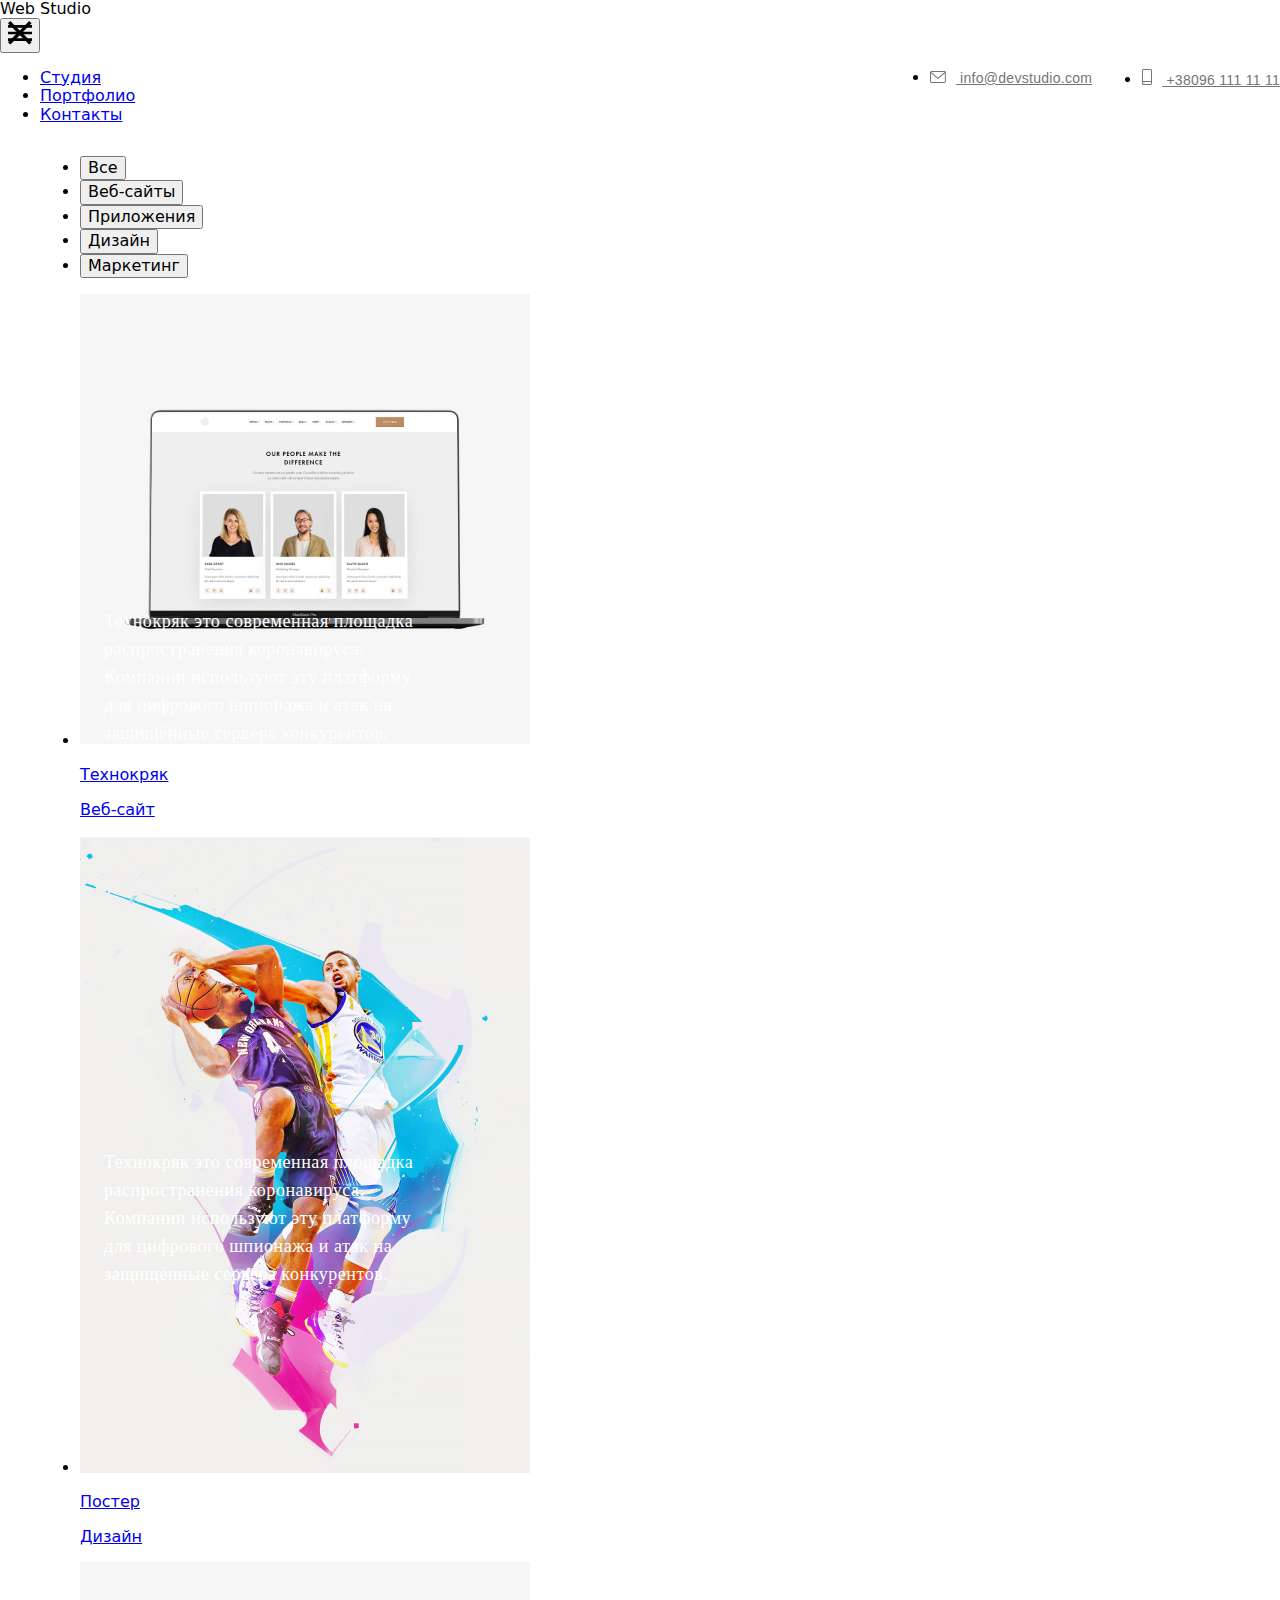
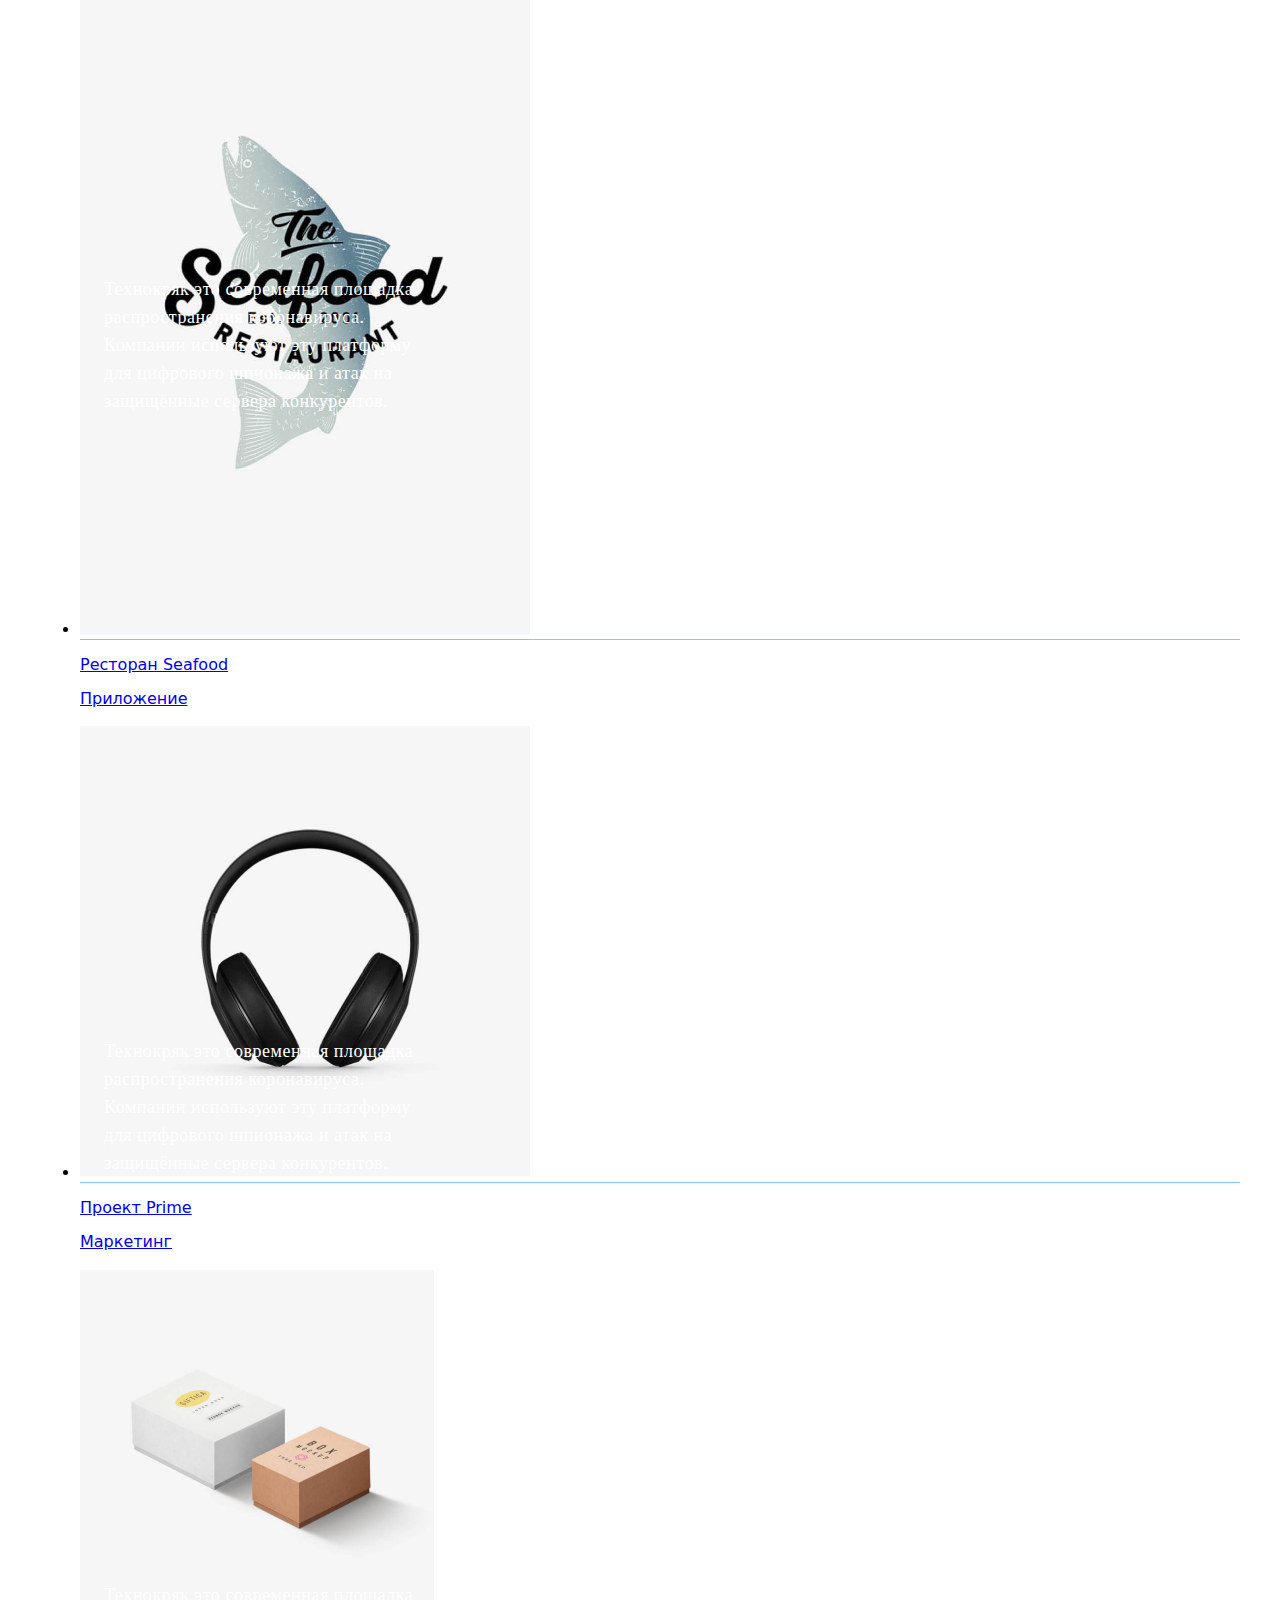
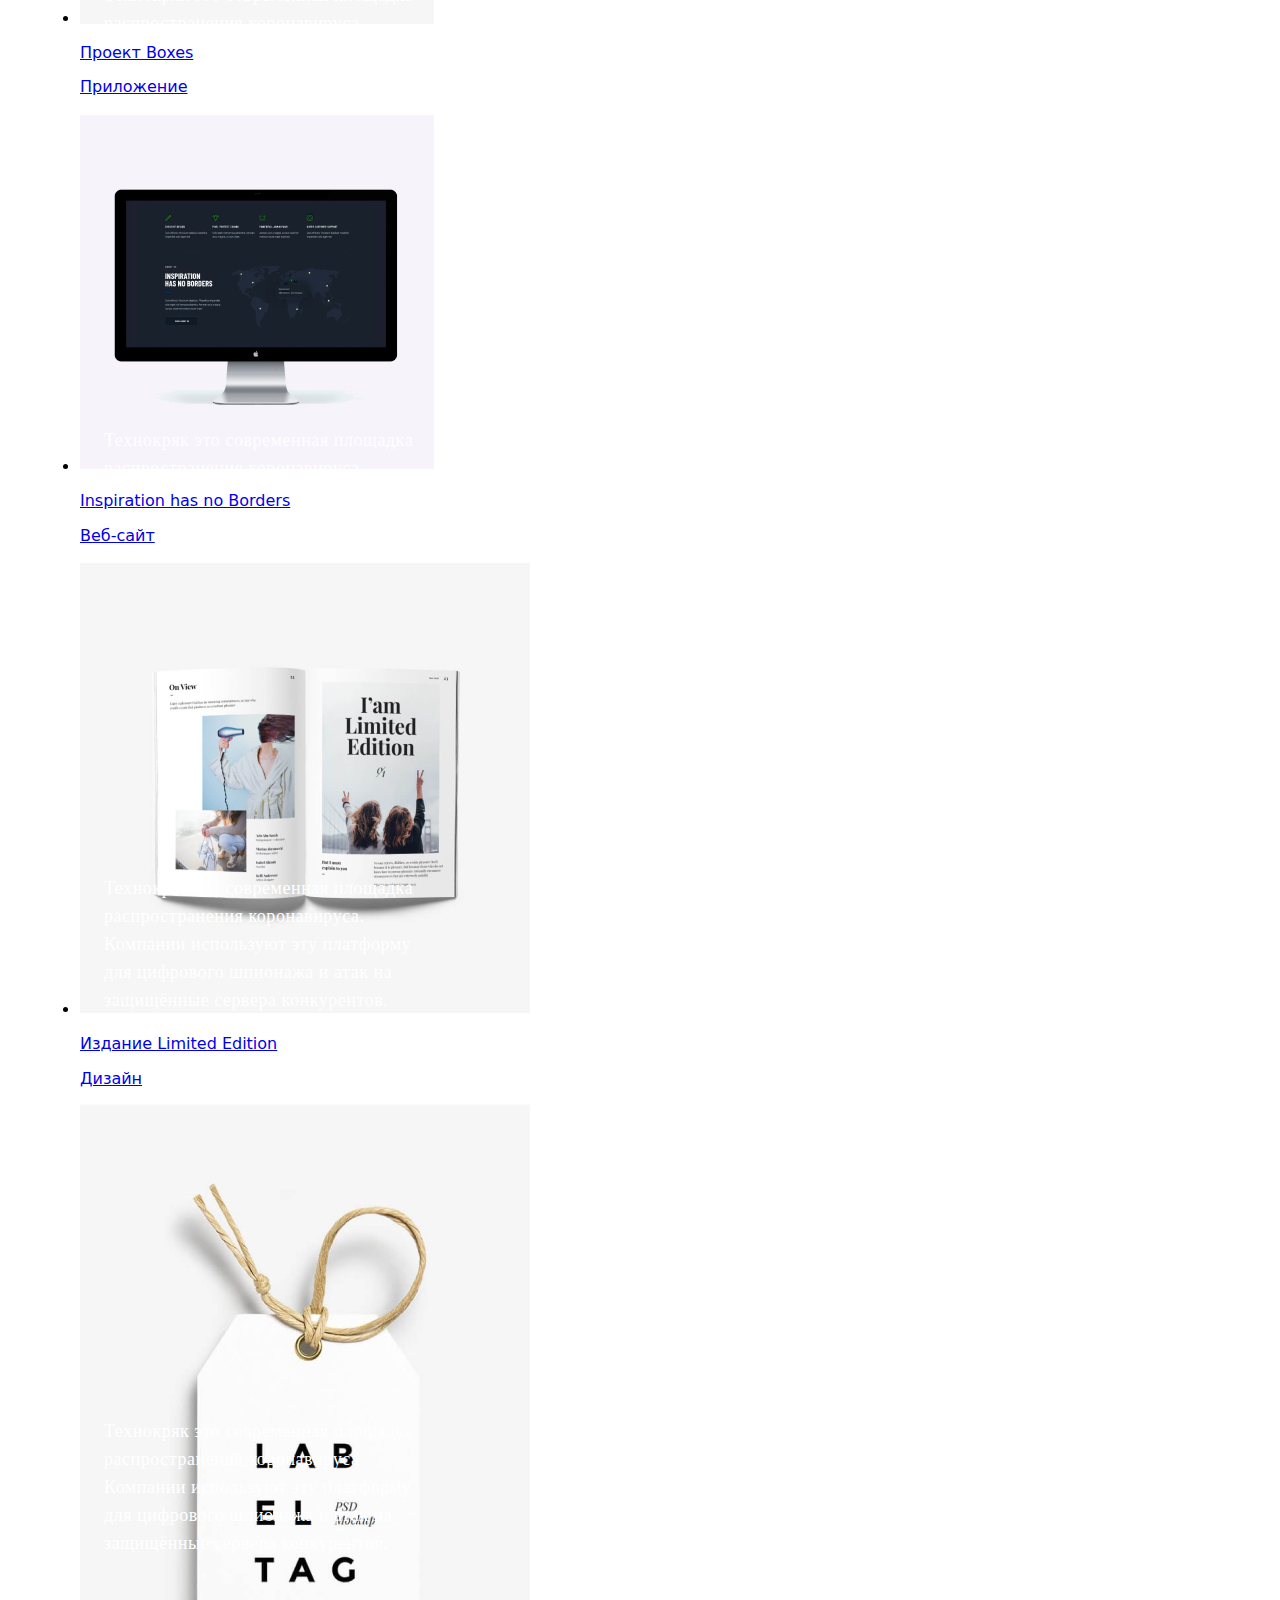
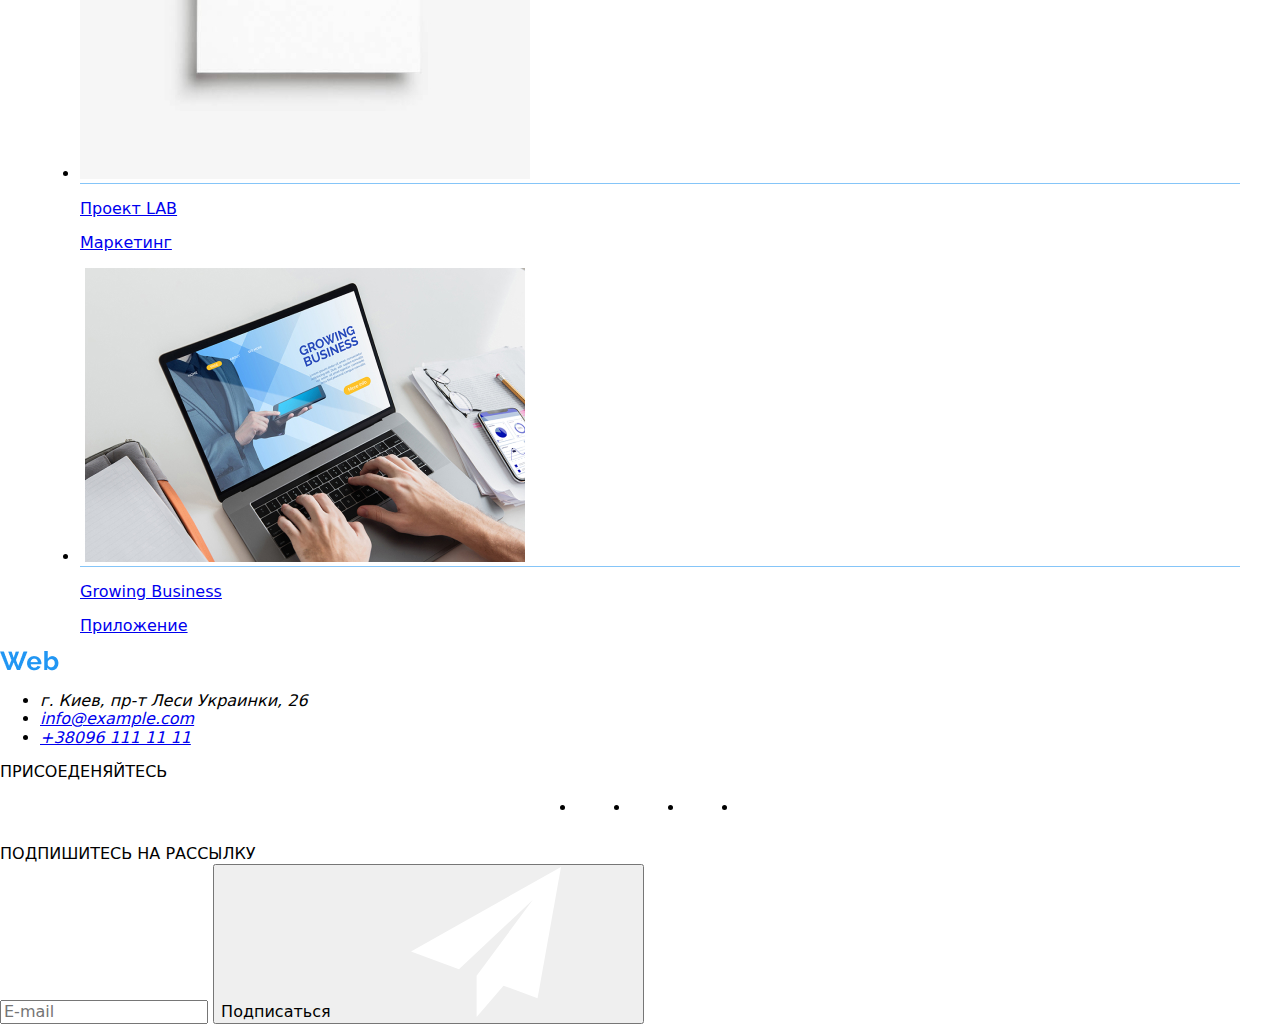
==== commit 5a43fe77: "complite mobile version" ====
--- a/portfolio.html
+++ b/portfolio.html
@@ -18,34 +18,38 @@
             <div><span class="web-logo">Web </span>
                 <span class="studio-logo">Studio</span>
             </div>
-            <ul class="nav-links">
-                <li><a href="index.html"> Студия </a></li>
-                <li id="portfolio-studio"><a href="portfolio.html">Портфолио </a></li>
-                <li><a href="#contacts"> Контакты</a></li>
-            </ul>
-            <ul class="nav-contacts">
-                <li><a class="mail" href="mailto:info@devstudio.com">
-                        <svg class="envelope">
-                            <use href="./images/icons/sprite.svg#icon-envelope"></use>
-    
-                        </svg>
-                        info@devstudio.com</a></li>
-                <li><a class="phone" href="tel:+380961111111">
-                        <svg class="smartphone">
-                            <use href="./images/icons/sprite.svg#icon-smartphone"></use>
-    
-                        </svg>
-                        +38096 111 11 11 </a></li>
-            </ul>
-            <button type="button" class="menu-button is-open" data-menu-button aria-expanded="true">
+    
+    
+            <button type="button" class="menu-button" aria-expanded="true" aria-controls="menu-container" data-menu-button>
                 <svg width="24" height="24" aria-label="Переключатель мобильного меню">
                     <use href="./images/icons/sprite3.svg#icon-menu" class="icon-menu"></use>
                     <use href="./images/icons/sprite3.svg#icon-close" class="icon-cross"></use>
                 </svg>
             </button>
-            <div class="menu-container is-open" data-menu>контейнер</div>
-    
+            <div class="menu-container" data-menu>
+                <ul class="nav-links">
+                    <li ><a href="index.html"> Студия </a></li>
+                    <li id="portfolio-studio"><a href="portfolio.html">Портфолио </a></li>
+                    <li><a href="#contacts"> Контакты</a></li>
+                </ul>
+                <ul class="nav-contacts">
+                    <li><a href="mailto:info@devstudio.com">
+                            <svg class="envelope">
+                                <use href="./images/icons/sprite.svg#icon-envelope"></use>
+    
+                            </svg>
+                            info@devstudio.com</a></li>
+                    <li><a href="tel:+380961111111">
+                            <svg class="smartphone">
+                                <use href="./images/icons/sprite.svg#icon-smartphone"></use>
+    
+                            </svg>
+                            +38096 111 11 11 </a></li>
+                </ul>
+            </div>
         </nav>
+    
+    
     </header>
     <main >
         <!--Portfolio--> 
--- a/CSS/main.min.css
+++ b/CSS/main.min.css
@@ -1,3 +1,3 @@
-@font-face{font-family:"Roboto";src:url(../../fonts/Roboto.css);font-style:normal;font-weight:400}@font-face{font-family:"Roboto";src:url(../../fonts/RobotoMedium.css);font-style:normal;font-weight:500}@font-face{font-family:"Roboto";src:url(../../fonts/Roboto.css);font-style:bold;font-weight:700}@font-face{font-family:"Roboto";src:url(../../fonts/RobotoBlack.css);font-style:normal;font-weight:900}/*! modern-normalize v1.0.0 | MIT License | https://github.com/sindresorhus/modern-normalize */*,*::before,*::after{box-sizing:border-box}:root{-moz-tab-size:4;tab-size:4}html{line-height:1.15;-webkit-text-size-adjust:100%}body{margin:0}body{font-family:system-ui,-apple-system,"Segoe UI",Roboto,Helvetica,Arial,sans-serif,"Apple Color Emoji","Segoe UI Emoji"}hr{height:0;color:inherit}abbr[title]{text-decoration:underline dotted}b,strong{font-weight:bolder}code,kbd,samp,pre{font-family:ui-monospace, SFMono-Regular, Consolas, "Liberation Mono", Menlo,- monospace;font-size:1em}small{font-size:80%}sub,sup{font-size:75%;line-height:0;position:relative;vertical-align:baseline}sub{bottom:-0.25em}sup{top:-0.5em}table{text-indent:0;border-color:inherit}button,input,optgroup,select,textarea{font-family:inherit;font-size:100%;line-height:1.15;margin:0}button,select{text-transform:none}button,[type="button"],[type="reset"],[type="submit"]{-webkit-appearance:button}::-moz-focus-inner{border-style:none;padding:0}:-moz-focusring{outline:1px dotted ButtonText}:-moz-ui-invalid{box-shadow:none}legend{padding:0}progress{vertical-align:baseline}::-webkit-inner-spin-button,::-webkit-outer-spin-button{height:auto}[type="search"]{-webkit-appearance:textfield;outline-offset:-2px}::-webkit-search-decoration{-webkit-appearance:none}::-webkit-file-upload-button{-webkit-appearance:button;font:inherit}summary{display:list-item}@media screen and (min-width: 480px){body{font-family:"Roboto", sans-serif;padding:0px;margin:0px;width:100%;margin-block-start:0;margin-block-end:0}ul{list-style:none;padding-inline-start:0px;margin-block-start:0;margin-block-end:0}a{text-decoration:none}main{margin:auto;font-family:"Roboto", sans-serif}}@media screen and (min-width: 480px) and (max-width: 767px){header{border:1px solid #ececec;padding:15px}.main-nav{position:relative;display:flex;align-items:center;justify-content:space-between;margin:auto}.web-logo{font-family:Raleway;color:#2196f3;font-size:24px;font-weight:700;line-height:28px;letter-spacing:0.03em;text-align:left}.studio-logo{font-family:Raleway;color:#212121;font-size:24px;font-weight:700;line-height:28px;letter-spacing:0.03em;text-align:left}.menu-button{padding:0;margin:0;background-color:#fff;border:none;outline:none}.icon-menu{width:24px;height:16px}.icon-cross{width:19px;height:19px}.menu-button.is-open .icon-menu{display:none}.menu-button .icon-cross{display:none}.menu-button.is-open .icon-cross{display:block;width:16px;height:16px}.menu-button:hover .icon-cross{fill:#2196f3}.menu-button:hover .icon-menu{fill:#2196f3}.menu-container{position:absolute;display:none;background-color:#f5f4fa;width:100%;top:100%;left:0;text-align:center;padding:15px;height:100%}.menu-container.menu-container.is-open{display:block}}@media screen and (min-width: 768px){.main-nav{display:flex;align-items:center;width:1170px;margin:auto;padding-left:15px;padding-right:15px;padding-top:30px;padding-bottom:30px}.menu-button,.icon-menu,.icon-cross{display:none}.web-logo{font-family:Raleway;color:#2196f3;font-size:24px;font-weight:700;line-height:28px;letter-spacing:0.03em;text-align:left}.studio-logo{font-family:Raleway;color:#212121;font-size:24px;font-weight:700;line-height:28px;letter-spacing:0.03em;text-align:left}}@media screen and (min-width: 768px){.nav-links{display:flex;margin-left:93px}.nav-links a{position:relative;color:#212121;font-size:14px;font-weight:500;font-family:"Roboto", sans-serif;font-style:normal;cursor:pointer;transition:250ms cubic-bezier(0.4, 0, 0.2, 1)}.nav-links a::after{position:absolute;top:44px;left:0;content:"";width:100%;height:4px;border-radius:2px;background-color:#2196f3;opacity:0}#portfolio-studio a{color:#2196f3}#portfolio-studio a::after{color:#2196f3;opacity:1}.nav-links>li{margin-right:50px}.nav-links :hover{color:#2196f3}.nav-links :focus{color:#2196f3}.nav-links :last-child{margin-right:0px}}@media screen and (min-width: 480px) and (max-width: 767px){.nav-links{display:none}}@media screen and (min-width: 768px){.nav-contacts{display:flex;margin-left:auto;transition:250ms cubic-bezier(0.4, 0, 0.2, 1)}.nav-contacts :hover,.nav-contacts :focus{fill:#2196f3;color:#2196f3}.nav-contacts :not(:first-child){margin-left:50px}.nav-contacts a{font-family:"Roboto", sans-serif;font-style:normal;font-weight:500;font-size:14px;line-height:16px;letter-spacing:0.02em;color:#757575;transition:250ms cubic-bezier(0.4, 0, 0.2, 1)}.smartphone{display:inline-flex;width:10px;height:16px;margin-right:10px;align-items:center;fill:currentColor}.envelope{display:inline-flex;width:16px;height:12px;margin-right:10px;align-items:center;fill:currentColor}}@media screen and (min-width: 480px) and (max-width: 767px){.nav-contacts{display:none}}@media screen and (min-width: 480px) and (max-width: 767px){.efective-solution{text-align:center;background-color:#c4c4c4;background-image:linear-gradient(to right, rgba(0,0,0,0.5), rgba(47,48,58,0.8)),url(../images/Img1.jpg);max-width:767px;justify-content:center;margin:auto;background-repeat:no-repeat;background-size:cover;background-position:center;color:#fff;padding:118px 60px;margin-bottom:60px}.efective-solution>h1{font-family:Roboto;font-size:26px;font-style:normal;font-weight:900;line-height:42px;letter-spacing:0.06em;text-align:center;padding-bottom:30px;text-transform:uppercase;margin-block-start:0;margin-block-end:0}}.order-service{background-color:#2196f3;color:#fff;width:200px;height:50px;border-radius:4px;font-size:16px;font-weight:700;transition:250ms cubic-bezier(0.4, 0, 0.2, 1)}@media screen and (min-width: 480px) and (max-width: 767px){.backdrop{position:fixed;top:0;left:0;width:100%;height:100%;background-color:rgba(0,0,0,0.2);padding:93px 15px;transition:250ms cubic-bezier(0.4, 0, 0.2, 1);opacity:1;z-index:2;overflow-y:scroll}.backdrop.is-hidden{opacity:0;pointer-events:none}.modal{position:absolute;width:450px;height:609px;background-color:#fff;border-radius:4px;box-shadow:0px 1px 3px rgba(0,0,0,0.12),0px 1px 1px rgba(0,0,0,0.14),0px 2px 1px rgba(0,0,0,0.2);padding:40px}}@media screen and (min-width: 480px) and (max-width: 767px){.close-btn{position:absolute;top:8px;right:8px;display:flex;justify-content:center;align-items:center;width:30px;height:30px;background-color:#fff;border-radius:50%;border:1px solid rgba(0,0,0,0.1);padding:6px}.svg-close{width:11px;height:11px;transition:250ms cubic-bezier(0.4, 0, 0.2, 1)}.svg-close:hover{fill:#2196f3}.modal-header{font-family:Roboto;font-size:20px;font-style:normal;font-weight:700;line-height:23px;letter-spacing:0.03em;text-align:center;color:#212121;margin:0;margin-bottom:12px}.send{align-items:center;justify-content:center;width:200px;height:50px;color:#ffffff;background-color:#2196f3;border-radius:4px;font-family:Roboto;font-size:16px;font-style:normal;font-weight:700;line-height:30px;letter-spacing:0.06em;text-align:center;border:none;padding:0;transition:250ms cubic-bezier(0.4, 0, 0.2, 1)}.send:focus,.send:hover{box-shadow:0px 4px 4px 0px rgba(0,0,0,0.25);box-shadow:0px 4px 4px 0px rgba(0,0,0,0.25);outline-color:#2196f3}}@media screen and (min-width: 480px) and (max-width: 1199px){.form-modal{width:100%;font-family:"Roboto" sans-serif;font-size:12px;color:#212121}.form-field{display:flex;flex-direction:column;justify-content:left;position:relative}.form-input{display:block;padding:11px 12px;border:1px solid;border-radius:4px;border-color:rgba(33,33,33,0.2);margin-bottom:10px;padding-left:40px;transition:250ms cubic-bezier(0.4, 0, 0.2, 1)}.form-input:focus{outline-color:#2196f3}.form-input:focus+.tag-tube,.form-input:focus+.tag-man,.form-input:focus+.tag-envelop{fill:#2196f3}.form-label{margin-bottom:4px;font-family:Roboto;font-size:12px;font-style:normal;font-weight:400;line-height:14px;letter-spacing:0.01em;text-align:left;color:#757575}.tag-tube{width:12px;height:12px;position:absolute;top:30px;left:14px;transition:250ms cubic-bezier(0.4, 0, 0.2, 1)}.tag-man{width:13px;height:13px;position:absolute;top:30px;left:14px;transition:250ms cubic-bezier(0.4, 0, 0.2, 1)}.tag-envelop{width:15px;height:12px;position:absolute;top:30px;left:14px;transition:250ms cubic-bezier(0.4, 0, 0.2, 1)}.comments{padding:11px 12px;border:1px solid rgba(33,33,33,0.2);border-radius:4px;margin-bottom:20px;font-family:Roboto;font-size:14px;font-style:normal;font-weight:400;line-height:16px;letter-spacing:0.01em;text-align:left;width:370px;height:120px;color:#212121;transition:250ms cubic-bezier(0.4, 0, 0.2, 1)}.comments::placeholder{color:rgba(117,117,117,0.5);text-align:left}.comments:focus{outline-color:#2196f3}}@media screen and (min-width: 480px) and (max-width: 1199px){.agreement{font-family:Roboto;font-size:12px;font-style:normal;font-weight:400;line-height:14px;letter-spacing:0.03em;text-align:center;color:#757575;margin-bottom:30px}.check-blok{display:inline-block;width:16px;height:15px;background-image:url(../images/icons/Vector4-1.svg);background-repeat:no-repeat;margin-right:7px}.checkbox{appearance:none;transition:250ms cubic-bezier(0.4, 0, 0.2, 1)}.check-lable{display:flex;justify-content:center;align-items:center;font-family:Roboto;font-size:12px;font-style:normal;font-weight:400;line-height:24px;letter-spacing:0.03em}.checkbox:checked+.check-blok{background-color:#2196f3;background-image:url(../images/icons/Vector3.svg);background-repeat:no-repeat;border-radius:2px;border:2px solid #2196f3;background-size:contain}.agreement label a{position:relative;color:#2196f3}.agreement label a::after{position:absolute;top:17px;left:0;content:"";width:100%;height:1px;background-color:#2196f3}.icon-check{display:block;width:16px;height:15px;padding:0;margin:0;position:absolute;top:20px;right:403px}}@media screen and (min-width: 480px) and (max-width: 767px){.dignities{display:block;padding-right:15px;padding-left:15px;margin-bottom:60px}.icon-box{display:inline-flex;justify-content:center;align-items:center;width:450px;height:120px;background-color:#f5f4fa;margin:auto;margin-bottom:30px;border-radius:4px}.icon{width:70px;height:70px}.dignities span{font-family:Roboto;font-size:14px;font-style:normal;font-weight:700;line-height:16px;letter-spacing:0.03em;text-align:center;text-transform:uppercase;color:#212121}.dignities p{font-family:Roboto;font-size:14px;font-style:normal;font-weight:400;line-height:24px;letter-spacing:0.03em;text-align:left;color:#757575}}.our-work{justify-content:center;width:1170px;margin-right:auto;margin-left:auto;padding-bottom:94px}.head2{text-align:center;font-size:36px;margin-top:0px;line-height:1.16}.studio-images img{width:370px;height:294px}.studio-images{display:flex;justify-content:center;margin-top:0px;padding-left:15px;padding-right:15px;width:1170px;margin-block-start:0px;margin-block-end:0px}.box1{margin-right:30px;height:294px;position:relative;z-index:1}.box2{margin-right:30px;position:relative;height:294px;z-index:1}.box3{position:relative;height:294px;z-index:1}.apps1,.apps2,.apps3{position:absolute;bottom:0;width:370px;height:70px;background-color:rgba(47,48,58,0.8);color:#fff;font-family:Roboto;font-size:14px;font-style:normal;font-weight:700;line-height:16px;letter-spacing:0.03em;text-align:center;text-transform:uppercase;margin-block-start:0;margin-block-end:0;padding-top:27px;padding-bottom:27px}@media screen and (min-width: 480px) and (max-width: 767px){.our-work{display:none}}@media screen and (min-width: 480px) and (max-width: 767px){.our-team{background-color:#f5f4fa;padding:60px 15px}.team{font-family:Roboto;font-size:28px;font-style:normal;font-weight:700;line-height:33px;letter-spacing:0.03em;text-align:center;margin-block-start:0;margin-block-end:0}.team-photo{display:block;justify-content:center;align-items:center;margin-right:auto;margin-left:auto;margin-block-end:0px;margin-top:30px;margin-bottom:60px}.team-photo :nth-child(4){margin-bottom:0}.photo-clerck{width:450px;height:320px;object-fit:cover;object-position:right top;overflow:hidden}.team-photo>li{width:450px;height:482px;background-color:#fff;box-shadow:0px 1px 3px rgba(0,0,0,0.12),0px 1px 1px rgba(0,0,0,0.14),0px 2px 1px rgba(0,0,0,0.2);border-radius:0px 0px 4px 4px;margin-bottom:30px}.name{font-style:normal;font-weight:500;font-size:16px;line-height:1.18;text-align:center;justify-content:center;letter-spacing:0.03em;margin-top:30px;margin-bottom:10px;margin-left:auto;margin-right:0px}.occupation{text-align:center;justify-content:center;color:#757575;font-size:16px;line-height:1.18;letter-spacing:0.03em;margin-block-start:0;margin-block-end:0;margin-bottom:16px}}.social-links{display:flex;box-sizing:border-box;width:206px;height:44px;margin-right:auto;margin-left:auto}.link{display:flex;width:44px;height:44px;background-color:#ffffff;border-radius:50%;justify-content:center;align-items:center;transition:250ms cubic-bezier(0.4, 0, 0.2, 1)}.link:hover{background-color:#2196f3}.link:hover .social-icon{fill:#ffffff}.link:focus{background-color:#2196f3}.link:focus .social-icon{fill:#ffffff}.link-list:not(:last-child){margin-right:10px}.social-icon{fill:#afb1b8;width:20px;height:20px;transition:250ms cubic-bezier(0.4, 0, 0.2, 1)}@media screen and (min-width: 480px) and (max-width: 767px){.clients{width:100%;margin:auto;padding-top:60px;padding-bottom:54px;align-items:center;justify-content:center;padding-right:15px;padding-left:15px}.clients-head{font-family:Roboto;font-size:28px;font-style:normal;font-weight:700;line-height:33px;letter-spacing:0.03em;text-align:center}.clients-tag{display:flex;flex-wrap:wrap;width:480px;display:inline-flex;margin:auto}.clients-tag>li{margin-right:30px;margin-bottom:30px}.clients-tag :nth-child(2n+2){margin-right:0}.clients-tag :nth-last-child(-n+2){margin-bottom:0px}.company-link{display:flex;justify-content:center;align-items:center;box-sizing:border-box;width:210px;height:90px;border:solid 1px #afb1b8;border-radius:3px;background-color:#fff;transition:250ms cubic-bezier(0.4, 0, 0.2, 1)}.company-link:hover{border-color:#2196f3}.company-link .logo1 :hover,.company-link .logo2 :hover,.company-link .logo3 :hover,.company-link .logo4 :hover,.company-link .logo5 :hover,.company-link .logo6 :hover{fill:#2196f3}.company-link:hover .logo1,.company-link:hover .logo2,.company-link:hover .logo3,.company-link:hover .logo4,.company-link:hover .logo5,.company-link:hover .logo6{fill:#2196f3}.company-link .logo1 :focus,.company-link .logo2 :focus,.company-link .logo3 :focus,.company-link .logo4 :focus,.company-link .logo5 :focus,.company-link .logo6 :focus{fill:#2196f3}.company-link:focus .logo1,.company-link:focus .logo2,.company-link:focus .logo3,.company-link:focus .logo4,.company-link:focus .logo5,.company-link:focus .logo6{fill:#2196f3}.clients-tag a:focus{border-color:#2196f3}.logo1{width:44px;height:49px;fill:#afb1b8;transition:250ms cubic-bezier(0.4, 0, 0.2, 1)}.logo2{width:40px;height:52px;fill:#afb1b8;transition:250ms cubic-bezier(0.4, 0, 0.2, 1)}.logo3{width:41px;height:42px;fill:#afb1b8;transition:250ms cubic-bezier(0.4, 0, 0.2, 1)}.logo4{width:80px;height:42px;fill:#afb1b8;transition:250ms cubic-bezier(0.4, 0, 0.2, 1)}.logo5{width:59px;height:47px;fill:#afb1b8;transition:250ms cubic-bezier(0.4, 0, 0.2, 1)}.logo6{width:88px;height:45px;fill:#afb1b8;transition:250ms cubic-bezier(0.4, 0, 0.2, 1)}}@media screen and (min-width: 480px) and (max-width: 767px){footer{background-color:#2f303a;color:#fff}.footer-links{display:flex;flex-direction:column;justify-content:center;align-items:center;padding-top:60px;padding-bottom:39px;padding-right:15px;padding-left:15px;margin:auto}.contacts{display:block;text-align:center;margin-bottom:60px;color:#fff}.links-title{display:block;text-align:center;color:#fff;font-family:Roboto;font-size:14px;font-style:normal;font-weight:700;line-height:16px;letter-spacing:0.03em;margin-top:0;margin-bottom:20px}.foot-contacts a{color:rgba(255,255,255,0.6);font-size:14px;font-style:normal}.foot-contacts>li{color:#fff;font-style:normal;font-size:14px}.foot-contacts :not(:last-child){padding-bottom:9px}.foot-contacts{margin-block-start:0px;margin-block-end:0px;padding-top:20px;font-family:Roboto, sans-serif;line-height:1.7;font-size:14px}.footer-social-links{display:block;text-align:center;justify-content:center}.studio-logo-footer{font-family:Raleway;color:#fff;font-size:24px;font-weight:700;line-height:28px;letter-spacing:0.03em;text-align:center}}@media screen and (min-width: 480px) and (max-width: 767px){.bottom-form{display:block;align-items:center}.foot-form{display:flex;flex-direction:column;justify-content:center;align-items:center}.send-letter{display:flex;width:200px;height:50px;color:#fff;background-color:#2196f3;border-radius:4px;font-family:"Roboto", sans-serif;font-size:16px;font-style:normal;font-weight:700;line-height:30px;letter-spacing:0.06em;text-align:center;border:none;align-items:center;justify-content:center;margin-bottom:60px}.subscribe{top:13px;left:138px;width:24px;height:24px;fill:#fff;margin-left:10px}.formspace{width:450px;height:50px;left:815px;top:2785px;border:1px solid rgba(255,255,255,0.3);box-sizing:border-box;filter:drop-shadow(0px 4px 4px rgba(0,0,0,0.15));border-radius:4px;background:#2f303a;font-family:"Roboto", sans-serif;font-size:16px;font-style:normal;font-weight:400;line-height:20px;letter-spacing:0.03em;text-align:left;padding:15px 16px;color:#fff;margin-bottom:20px}}.our-social-links{display:flex;box-sizing:border-box;width:206px;height:44px;margin:auto;margin-bottom:20px}.our-link{display:flex;width:44px;height:44px;background-color:rgba(255,255,255,0.1);border-radius:50%;justify-content:center;align-items:center;transition:250ms cubic-bezier(0.4, 0, 0.2, 1)}.our-link:hover{background-color:#2196f3}.our-link:focus{background-color:#2196f3}.our-link-icon:not(:last-child){margin-right:10px}.our-social-icon{fill:#fff;width:20px;height:20px}@media screen and (min-width: 480px) and (max-width: 767px){.portfolio{padding-top:60px;padding-bottom:40px;padding-right:15px;padding-left:15px}.portfolio-buttons{margin-block-start:0px;margin-block-end:0px;padding-inline-start:0px;display:flex;justify-content:left;flex-wrap:wrap}.portfolio-buttons>li{margin-right:8px;margin-bottom:15px}.list-button:nth-child(2n+3){margin-right:0}.list-button:nth-child(n+4){margin-bottom:0}.button{color:#212121;border-radius:4px;font-size:16px;font-weight:500;background-color:#f5f4fa;border:#fff;padding:10px 22px;transition:250ms cubic-bezier(0.4, 0, 0.2, 1)}.button:hover{background-color:#2196f3;color:#fff;border-radius:4px}.button:focus{background-color:#2196f3;color:#fff;border-radius:4px}}.container-portfolio{justify-content:center;padding-left:15px;padding-right:15px;padding-bottom:94px}.portfolio-photo{display:flex;justify-content:center;flex-wrap:wrap;margin-right:auto;margin-left:auto;margin-block-start:0px;width:1170px}.portfolio-photo :nth-child(3n+3){margin-right:0px}.portfolio-photo :nth-last-child(-n+3){margin-bottom:0px}.card-image{width:370px;height:294px;margin-bottom:20px}.portfolio-list{width:450px;height:404px;font-size:18px;font-weight:700;letter-spacing:0.06em;background-color:#fff;border:1px solid #eeeeee;margin-bottom:20px;margin-right:30px}.portfolio-links{display:block;width:370px;height:auto;padding-bottom:20px;height:404px;transition:transform 250ms cubic-bezier(0.4, 0, 0.2, 1)}.portfolio-links:hover,.portfolio-links:focus{box-shadow:0px 1px 1px rgba(0,0,0,0.12),0px 4px 4px rgba(0,0,0,0.06),1px 4px 6px rgba(0,0,0,0.16)}.card{width:370px;height:404px}.link-description{margin-block-start:0;margin-block-end:0;margin-left:24px;font-size:18px;font-weight:bold;color:#212121}.card-content{margin-left:24px;margin-top:20px;font-size:16px;font-weight:400;color:#757575}.card-text{width:100%;padding-top:20px}.explanation::before{display:inline-block;position:absolute;content:"";width:100%;height:100%;background-color:rgba(33,150,243,0.9);transform:translateY(100%);transition:transform 250ms cubic-bezier(0.4, 0, 0.2, 1)}.explanation{display:block;position:relative;overflow:hidden}.text{position:absolute;top:63px;left:24px;width:322px;height:168px;color:#fff;margin:0;font-family:Roboto;font-size:18px;font-style:normal;font-weight:400;line-height:28px;letter-spacing:0.03em;text-align:left;transform:translateY(250px);transition:transform 250ms cubic-bezier(0.4, 0, 0.2, 1)}.portfolio-links:hover .text{transform:translateY(0)}.portfolio-links:focus .text{transform:translateY(0)}.portfolio-links:focus ::before{transform:translateY(0)}.portfolio-links:hover ::before{transform:translateY(0)}
+@media screen and (max-width: 767px){main{max-width:767px;margin-right:auto;margin-left:auto}}@media screen and (min-width: 768px) and (max-width: 1199px){main{width:768px;margin-right:auto;margin-left:auto}}@media screen and (min-width: 1200px){main{width:1200px;margin-right:auto;margin-left:auto}}@font-face{font-family:"Roboto";src:url(../../fonts/Roboto.css);font-style:normal;font-weight:400}@font-face{font-family:"Roboto";src:url(../../fonts/RobotoMedium.css);font-style:normal;font-weight:500}@font-face{font-family:"Roboto";src:url(../../fonts/Roboto.css);font-style:bold;font-weight:700}@font-face{font-family:"Roboto";src:url(../../fonts/RobotoBlack.css);font-style:normal;font-weight:900}@media screen and (max-width: 767px){main{max-width:767px;margin-right:auto;margin-left:auto}}@media screen and (min-width: 768px) and (max-width: 1199px){main{width:768px;margin-right:auto;margin-left:auto}}@media screen and (min-width: 1200px){main{width:1200px;margin-right:auto;margin-left:auto}}/*! modern-normalize v1.0.0 | MIT License | https://github.com/sindresorhus/modern-normalize */*,*::before,*::after{box-sizing:border-box}:root{-moz-tab-size:4;tab-size:4}html{line-height:1.15;-webkit-text-size-adjust:100%}body{margin:0}body{font-family:system-ui,-apple-system,"Segoe UI",Roboto,Helvetica,Arial,sans-serif,"Apple Color Emoji","Segoe UI Emoji"}hr{height:0;color:inherit}abbr[title]{text-decoration:underline dotted}b,strong{font-weight:bolder}code,kbd,samp,pre{font-family:ui-monospace, SFMono-Regular, Consolas, "Liberation Mono", Menlo,+ monospace;font-size:1em}small{font-size:80%}sub,sup{font-size:75%;line-height:0;position:relative;vertical-align:baseline}sub{bottom:-0.25em}sup{top:-0.5em}table{text-indent:0;border-color:inherit}button,input,optgroup,select,textarea{font-family:inherit;font-size:100%;line-height:1.15;margin:0}button,select{text-transform:none}button,[type="button"],[type="reset"],[type="submit"]{-webkit-appearance:button}::-moz-focus-inner{border-style:none;padding:0}:-moz-focusring{outline:1px dotted ButtonText}:-moz-ui-invalid{box-shadow:none}legend{padding:0}progress{vertical-align:baseline}::-webkit-inner-spin-button,::-webkit-outer-spin-button{height:auto}[type="search"]{-webkit-appearance:textfield;outline-offset:-2px}::-webkit-search-decoration{-webkit-appearance:none}::-webkit-file-upload-button{-webkit-appearance:button;font:inherit}summary{display:list-item}@media screen and (max-width: 767px){body{font-family:"Roboto", sans-serif;padding:0px;margin:0px;width:100%;margin-block-start:0;margin-block-end:0}ul{list-style:none;padding-inline-start:0px;margin-block-start:0;margin-block-end:0}a{text-decoration:none}main{margin:auto;font-family:"Roboto", sans-serif}}@media screen and (min-width: 767px) and (max-width: 1199px){body{font-family:"Roboto", sans-serif;padding:0px;margin:0px;width:100%;margin-block-start:0;margin-block-end:0}ul{list-style:none;padding-inline-start:0px;margin-block-start:0;margin-block-end:0}a{text-decoration:none}main{margin:auto;font-family:"Roboto", sans-serif}}@media screen and (max-width: 767px){header{border:1px solid #ececec;padding:15px;width:480px;margin-right:auto;margin-left:auto;position:relative}.main-nav{display:flex;align-items:center;justify-content:space-between;margin:auto}.web-logo{font-family:Raleway;color:#2196f3;font-size:24px;font-weight:700;line-height:28px;letter-spacing:0.03em;text-align:left}.studio-logo{font-family:Raleway;color:#212121;font-size:24px;font-weight:700;line-height:28px;letter-spacing:0.03em;text-align:left}.menu-button{padding:0;margin:0;background-color:#fff;border:none;outline:none}.icon-menu{display:block;width:24px;height:16px}.menu-button.is-open .icon-menu{display:none}.menu-button .icon-cross{display:none}.menu-button.is-open .icon-cross{display:block;width:16px;height:16px}.menu-button:hover .icon-cross{fill:#2196f3}.menu-button:hover .icon-menu{fill:#2196f3}.menu-container{position:absolute;display:none;background-color:#fff;width:100%;height:393px;top:100%;left:0;text-align:center;padding:60px 15px;box-shadow:0px 4px 8px rgba(0,0,0,0.04),0px 2px 4px rgba(0,0,0,0.08),0px 1px 3px rgba(0,0,0,0.16)}.menu-container.menu-container.is-open{display:block;z-index:2}}@media screen and (min-width: 768px) and (max-width: 1199px){header{border:1px solid #ececec;width:768px;margin-right:auto;margin-left:auto;padding-right:15px;padding-left:15px}.main-nav{display:flex;align-items:center;width:768px;margin:auto;padding-top:21px;padding-bottom:21px}.menu-button,.icon-menu,.icon-cross{display:none}.web-logo{font-family:Raleway;color:#2196f3;font-size:24px;font-weight:700;line-height:28px;letter-spacing:0.03em;text-align:left}.studio-logo{font-family:Raleway;color:#212121;font-size:24px;font-weight:700;line-height:28px;letter-spacing:0.03em;text-align:left}}.menu-container{display:flex}@media screen and (max-width: 767px){.nav-links{display:block;margin-left:auto;margin-right:auto}.nav-links>li{margin-bottom:40px}.nav-links a{position:relative;color:#212121;font-family:Roboto;font-size:18px;font-style:normal;font-weight:500;line-height:21px;letter-spacing:0.02em;text-align:left;cursor:pointer;transition:250ms cubic-bezier(0.4, 0, 0.2, 1)}.nav-links a::after{position:absolute;top:23px;left:0;content:"";width:100%;height:4px;border-radius:2px;background-color:#2196f3;opacity:0}.nav-links>li:nth-child(3){margin-bottom:0px}#portfolio-studio a{color:#2196f3}#portfolio-studio a::after{color:#2196f3;opacity:1}.nav-links :hover{color:#2196f3}.nav-links :focus{color:#2196f3}}@media screen and (min-width: 768px) and (max-width: 1199px){.nav-links{display:flex;margin-left:79px;align-items:center}.nav-links a{position:relative;color:#212121;font-size:14px;font-weight:500;font-family:"Roboto", sans-serif;font-style:normal;cursor:pointer;transition:250ms cubic-bezier(0.4, 0, 0.2, 1)}.nav-links a::after{position:absolute;top:44px;left:0;content:"";width:100%;height:4px;border-radius:2px;background-color:#2196f3;opacity:0}.nav-links a:active::after{opacity:1}#portfolio-studio a{color:#2196f3}#portfolio-studio a::after{color:#2196f3;opacity:1}.nav-links>li{margin-right:50px}.nav-links :hover{color:#2196f3}.nav-links :focus{color:#2196f3}.nav-links :last-child{margin-right:0px}}@media screen and (max-width: 767px){.nav-contacts{display:block;margin-left:auto;margin-right:auto;margin-top:60px;transition:250ms cubic-bezier(0.4, 0, 0.2, 1)}.nav-contacts :hover,.nav-contacts :focus{fill:#2196f3;color:#2196f3}.nav-contacts>li:not(:last-child){margin-bottom:16px}.nav-contacts a{font-family:Roboto;font-size:18px;font-style:normal;font-weight:500;line-height:21px;letter-spacing:0.02em;text-align:center;color:#757575;transition:250ms cubic-bezier(0.4, 0, 0.2, 1)}.smartphone{display:inline-flex;width:10px;height:16px;margin-right:10px;align-items:center;fill:currentColor}.envelope{display:inline-flex;width:16px;height:12px;margin-right:10px;align-items:center;fill:currentColor}}@media screen and (min-width: 768px) and (max-width: 1199px){.nav-contacts{display:block;margin-left:79px;transition:250ms cubic-bezier(0.4, 0, 0.2, 1)}.nav-contacts :hover,.nav-contacts :focus{fill:#2196f3;color:#2196f3}.nav-contacts a{font-family:"Roboto", sans-serif;font-style:normal;font-weight:500;font-size:14px;line-height:16px;letter-spacing:0.02em;color:#757575;transition:250ms cubic-bezier(0.4, 0, 0.2, 1)}.smartphone{display:inline-flex;width:10px;height:16px;margin-right:10px;align-items:center;fill:currentColor}.envelope{display:inline-flex;width:16px;height:12px;margin-right:10px;align-items:center;fill:currentColor}}@media screen and (min-width: 1200px){.nav-contacts{display:flex;margin-left:auto;transition:250ms cubic-bezier(0.4, 0, 0.2, 1)}.nav-contacts :hover,.nav-contacts :focus{fill:#2196f3;color:#2196f3}.nav-contacts :not(:first-child){margin-left:50px}.nav-contacts a{font-family:"Roboto", sans-serif;font-style:normal;font-weight:500;font-size:14px;line-height:16px;letter-spacing:0.02em;color:#757575;transition:250ms cubic-bezier(0.4, 0, 0.2, 1)}.smartphone{display:inline-flex;width:10px;height:16px;margin-right:10px;align-items:center;fill:currentColor}.envelope{display:inline-flex;width:16px;height:12px;margin-right:10px;align-items:center;fill:currentColor}}@media screen and (max-width: 767px){.efective-solution{text-align:center;background-color:#c4c4c4;background-image:linear-gradient(to right, rgba(0,0,0,0.5), rgba(47,48,58,0.8)),url(../images/img2.jpg);max-width:767px;min-width:480px;height:400px;justify-content:center;margin:auto;background-size:auto;background-repeat:no-repeat;background-position:center;color:#fff;padding:118px 60px;margin-bottom:60px;position:relative}.efective-solution>h1{font-family:Roboto;font-size:26px;font-style:normal;font-weight:900;line-height:42px;letter-spacing:0.06em;text-align:center;padding-bottom:30px;text-transform:uppercase;margin-block-start:0;margin-block-end:0}}.order-service{background-color:#2196f3;color:#fff;width:200px;height:50px;border-radius:4px;font-size:16px;font-weight:700;transition:250ms cubic-bezier(0.4, 0, 0.2, 1)}@media screen and (max-width: 767px){.backdrop{position:fixed;top:0;left:0;width:100%;height:100%;background-color:rgba(0,0,0,0.2);padding:93px 15px;transition:250ms cubic-bezier(0.4, 0, 0.2, 1);opacity:1;z-index:2;overflow-y:scroll}.backdrop.is-hidden{opacity:0;pointer-events:none}.modal{position:relative;width:450px;height:609px;background-color:#fff;border-radius:4px;box-shadow:0px 1px 3px rgba(0,0,0,0.12),0px 1px 1px rgba(0,0,0,0.14),0px 2px 1px rgba(0,0,0,0.2);padding:40px;margin-right:auto;margin-left:auto}}@media screen and (max-width: 767px){.close-btn{position:absolute;top:8px;right:8px;display:flex;justify-content:center;align-items:center;width:30px;height:30px;background-color:#fff;border-radius:50%;border:1px solid rgba(0,0,0,0.1);padding:6px}.svg-close{width:11px;height:11px;transition:250ms cubic-bezier(0.4, 0, 0.2, 1)}.svg-close:hover{fill:#2196f3}.modal-header{font-family:Roboto;font-size:20px;font-style:normal;font-weight:700;line-height:23px;letter-spacing:0.03em;text-align:center;color:#212121;margin:0;margin-bottom:12px}.send{align-items:center;justify-content:center;width:200px;height:50px;color:#ffffff;background-color:#2196f3;border-radius:4px;font-family:Roboto;font-size:16px;font-style:normal;font-weight:700;line-height:30px;letter-spacing:0.06em;text-align:center;border:none;padding:0;transition:250ms cubic-bezier(0.4, 0, 0.2, 1)}.send:focus,.send:hover{box-shadow:0px 4px 4px 0px rgba(0,0,0,0.25);box-shadow:0px 4px 4px 0px rgba(0,0,0,0.25);outline-color:#2196f3}}@media screen and (max-width: 1199px){.form-modal{width:100%;font-family:"Roboto" sans-serif;font-size:12px;color:#212121}.form-field{display:flex;flex-direction:column;justify-content:left;position:relative}.form-input{display:block;padding:11px 12px;border:1px solid;border-radius:4px;border-color:rgba(33,33,33,0.2);margin-bottom:10px;padding-left:40px;transition:250ms cubic-bezier(0.4, 0, 0.2, 1)}.form-input:focus{outline-color:#2196f3}.form-input:focus+.tag-tube,.form-input:focus+.tag-man,.form-input:focus+.tag-envelop{fill:#2196f3}.form-label{margin-bottom:4px;font-family:Roboto;font-size:12px;font-style:normal;font-weight:400;line-height:14px;letter-spacing:0.01em;text-align:left;color:#757575}.tag-tube{width:12px;height:12px;position:absolute;top:30px;left:14px;transition:250ms cubic-bezier(0.4, 0, 0.2, 1)}.tag-man{width:13px;height:13px;position:absolute;top:30px;left:14px;transition:250ms cubic-bezier(0.4, 0, 0.2, 1)}.tag-envelop{width:15px;height:12px;position:absolute;top:30px;left:14px;transition:250ms cubic-bezier(0.4, 0, 0.2, 1)}.comments{padding:11px 12px;border:1px solid rgba(33,33,33,0.2);border-radius:4px;margin-bottom:20px;font-family:Roboto;font-size:14px;font-style:normal;font-weight:400;line-height:16px;letter-spacing:0.01em;text-align:left;width:370px;height:120px;color:#212121;transition:250ms cubic-bezier(0.4, 0, 0.2, 1)}.comments::placeholder{color:rgba(117,117,117,0.5);text-align:left}.comments:focus{outline-color:#2196f3}}@media screen and (max-width: 1199px){.agreement{font-family:Roboto;font-size:12px;font-style:normal;font-weight:400;line-height:14px;letter-spacing:0.03em;text-align:center;color:#757575;margin-bottom:30px}.check-blok{display:inline-block;width:16px;height:15px;background-image:url(../images/icons/Vector4-1.svg);background-repeat:no-repeat;margin-right:7px}.checkbox{appearance:none;transition:250ms cubic-bezier(0.4, 0, 0.2, 1)}.check-lable{display:flex;justify-content:center;align-items:center;font-family:Roboto;font-size:12px;font-style:normal;font-weight:400;line-height:24px;letter-spacing:0.03em}.checkbox:checked+.check-blok{background-color:#2196f3;background-image:url(../images/icons/Vector3.svg);background-repeat:no-repeat;border-radius:2px;border:2px solid #2196f3;background-size:contain}.agreement label a{position:relative;color:#2196f3}.agreement label a::after{position:absolute;top:17px;left:0;content:"";width:100%;height:1px;background-color:#2196f3}.icon-check{display:block;width:16px;height:15px;padding:0;margin:0;position:absolute;top:20px;right:403px}}@media screen and (max-width: 767px){.container{width:480px;margin-right:auto;margin-left:auto;margin-block-start:0;margin-block-end:0}.dignities{display:block;padding-right:15px;padding-left:15px;margin-bottom:60px}.icon-box{display:inline-flex;justify-content:center;align-items:center;width:450px;height:120px;background-color:#f5f4fa;margin:auto;margin-bottom:30px;border-radius:4px}.icon{width:70px;height:70px}.dignities span{font-family:Roboto;font-size:14px;font-style:normal;font-weight:700;line-height:16px;letter-spacing:0.03em;text-align:center;text-transform:uppercase;color:#212121}.dignities p{font-family:Roboto;font-size:14px;font-style:normal;font-weight:400;line-height:24px;letter-spacing:0.03em;text-align:left;color:#757575}}.our-work{justify-content:center;width:1170px;margin-right:auto;margin-left:auto;padding-bottom:94px}.head2{text-align:center;font-size:36px;margin-top:0px;line-height:1.16}.studio-images img{width:370px;height:294px}.studio-images{display:flex;justify-content:center;margin-top:0px;padding-left:15px;padding-right:15px;width:1170px;margin-block-start:0px;margin-block-end:0px}.box1{margin-right:30px;height:294px;position:relative;z-index:1}.box2{margin-right:30px;position:relative;height:294px;z-index:1}.box3{position:relative;height:294px;z-index:1}.apps1,.apps2,.apps3{position:absolute;bottom:0;width:370px;height:70px;background-color:rgba(47,48,58,0.8);color:#fff;font-family:Roboto;font-size:14px;font-style:normal;font-weight:700;line-height:16px;letter-spacing:0.03em;text-align:center;text-transform:uppercase;margin-block-start:0;margin-block-end:0;padding-top:27px;padding-bottom:27px}@media screen and (max-width: 767px){.our-work{display:none}}@media screen and (max-width: 767px){.our-team{width:480px;background-color:#f5f4fa;padding:60px 15px;margin-right:auto;margin-left:auto}.team{font-family:Roboto;font-size:28px;font-style:normal;font-weight:700;line-height:33px;letter-spacing:0.03em;text-align:center;margin-block-start:0;margin-block-end:0}.team-photo{display:block;justify-content:center;align-items:center;margin-right:auto;margin-left:auto;margin-block-end:0px;margin-top:30px;margin-bottom:60px}.team-photo :nth-child(4){margin-bottom:0}.photo-clerck{width:450px;height:320px;object-fit:cover;object-position:right top;overflow:hidden}.team-photo>li{width:450px;height:482px;background-color:#fff;box-shadow:0px 1px 3px rgba(0,0,0,0.12),0px 1px 1px rgba(0,0,0,0.14),0px 2px 1px rgba(0,0,0,0.2);border-radius:0px 0px 4px 4px;margin-bottom:30px}.name{font-style:normal;font-weight:500;font-size:16px;line-height:1.18;text-align:center;justify-content:center;letter-spacing:0.03em;margin-top:30px;margin-bottom:10px;margin-left:auto;margin-right:0px}.occupation{text-align:center;justify-content:center;color:#757575;font-size:16px;line-height:1.18;letter-spacing:0.03em;margin-block-start:0;margin-block-end:0;margin-bottom:16px}}.social-links{display:flex;box-sizing:border-box;width:206px;height:44px;margin-right:auto;margin-left:auto}.link{display:flex;width:44px;height:44px;background-color:#ffffff;border-radius:50%;justify-content:center;align-items:center;transition:250ms cubic-bezier(0.4, 0, 0.2, 1)}.link:hover{background-color:#2196f3}.link:hover .social-icon{fill:#ffffff}.link:focus{background-color:#2196f3}.link:focus .social-icon{fill:#ffffff}.link-list:not(:last-child){margin-right:10px}.social-icon{fill:#afb1b8;width:20px;height:20px;transition:250ms cubic-bezier(0.4, 0, 0.2, 1)}@media screen and (max-width: 767px){.clients{width:480px;margin:auto;padding-top:60px;padding-bottom:54px;align-items:center;justify-content:center;padding-right:15px;padding-left:15px}.clients-head{font-family:Roboto;font-size:28px;font-style:normal;font-weight:700;line-height:33px;letter-spacing:0.03em;text-align:center}.clients-tag{display:flex;flex-wrap:wrap;width:480px;display:inline-flex;margin:auto}.clients-tag>li{margin-right:30px;margin-bottom:30px}.clients-tag :nth-child(2n+2){margin-right:0}.clients-tag :nth-last-child(-n+2){margin-bottom:0px}.company-link{display:flex;justify-content:center;align-items:center;box-sizing:border-box;width:210px;height:90px;border:solid 1px #afb1b8;border-radius:3px;background-color:#fff;transition:250ms cubic-bezier(0.4, 0, 0.2, 1)}.company-link:hover{border-color:#2196f3}.company-link .logo1 :hover,.company-link .logo2 :hover,.company-link .logo3 :hover,.company-link .logo4 :hover,.company-link .logo5 :hover,.company-link .logo6 :hover{fill:#2196f3}.company-link:hover .logo1,.company-link:hover .logo2,.company-link:hover .logo3,.company-link:hover .logo4,.company-link:hover .logo5,.company-link:hover .logo6{fill:#2196f3}.company-link .logo1 :focus,.company-link .logo2 :focus,.company-link .logo3 :focus,.company-link .logo4 :focus,.company-link .logo5 :focus,.company-link .logo6 :focus{fill:#2196f3}.company-link:focus .logo1,.company-link:focus .logo2,.company-link:focus .logo3,.company-link:focus .logo4,.company-link:focus .logo5,.company-link:focus .logo6{fill:#2196f3}.clients-tag a:focus{border-color:#2196f3}.logo1{width:44px;height:49px;fill:#afb1b8;transition:250ms cubic-bezier(0.4, 0, 0.2, 1)}.logo2{width:40px;height:52px;fill:#afb1b8;transition:250ms cubic-bezier(0.4, 0, 0.2, 1)}.logo3{width:41px;height:42px;fill:#afb1b8;transition:250ms cubic-bezier(0.4, 0, 0.2, 1)}.logo4{width:80px;height:42px;fill:#afb1b8;transition:250ms cubic-bezier(0.4, 0, 0.2, 1)}.logo5{width:59px;height:47px;fill:#afb1b8;transition:250ms cubic-bezier(0.4, 0, 0.2, 1)}.logo6{width:88px;height:45px;fill:#afb1b8;transition:250ms cubic-bezier(0.4, 0, 0.2, 1)}}@media screen and (max-width: 767px){footer{background-color:#2f303a;color:#fff;min-width:480px}.footer-links{display:flex;flex-direction:column;justify-content:center;align-items:center;padding-top:60px;padding-bottom:39px;padding-right:15px;padding-left:15px;margin:auto}.contacts{display:block;text-align:center;margin-bottom:60px;color:#fff}.links-title{display:block;text-align:center;color:#fff;font-family:Roboto;font-size:14px;font-style:normal;font-weight:700;line-height:16px;letter-spacing:0.03em;margin-top:0;margin-bottom:20px}.foot-contacts a{color:rgba(255,255,255,0.6);font-size:14px;font-style:normal}.foot-contacts>li{color:#fff;font-style:normal;font-size:14px}.foot-contacts :not(:last-child){padding-bottom:9px}.foot-contacts{margin-block-start:0px;margin-block-end:0px;padding-top:20px;font-family:Roboto, sans-serif;line-height:1.7;font-size:14px}.footer-social-links{display:block;text-align:center;justify-content:center}.studio-logo-footer{font-family:Raleway;color:#fff;font-size:24px;font-weight:700;line-height:28px;letter-spacing:0.03em;text-align:center}}@media screen and (max-width: 767px){.bottom-form{display:block;align-items:center}.foot-form{display:flex;flex-direction:column;justify-content:center;align-items:center}.send-letter{display:flex;width:200px;height:50px;color:#fff;background-color:#2196f3;border-radius:4px;font-family:"Roboto", sans-serif;font-size:16px;font-style:normal;font-weight:700;line-height:30px;letter-spacing:0.06em;text-align:center;border:none;align-items:center;justify-content:center;margin-bottom:60px}.subscribe{top:13px;left:138px;width:24px;height:24px;fill:#fff;margin-left:10px}.formspace{width:450px;height:50px;left:815px;top:2785px;border:1px solid rgba(255,255,255,0.3);box-sizing:border-box;filter:drop-shadow(0px 4px 4px rgba(0,0,0,0.15));border-radius:4px;background:#2f303a;font-family:"Roboto", sans-serif;font-size:16px;font-style:normal;font-weight:400;line-height:20px;letter-spacing:0.03em;text-align:left;padding:15px 16px;color:#fff;margin-bottom:20px}}.our-social-links{display:flex;box-sizing:border-box;width:206px;height:44px;margin:auto;margin-bottom:20px}.our-link{display:flex;width:44px;height:44px;background-color:rgba(255,255,255,0.1);border-radius:50%;justify-content:center;align-items:center;transition:250ms cubic-bezier(0.4, 0, 0.2, 1)}.our-link:hover{background-color:#2196f3}.our-link:focus{background-color:#2196f3}.our-link-icon:not(:last-child){margin-right:10px}.our-social-icon{fill:#fff;width:20px;height:20px}@media screen and (max-width: 767px){.portfolio{width:480px;padding-top:60px;padding-bottom:40px;padding-right:15px;padding-left:15px;margin-right:auto;margin-left:auto}.portfolio-buttons{margin-block-start:0px;margin-block-end:0px;padding-inline-start:0px;display:flex;justify-content:left;flex-wrap:wrap}.portfolio-buttons>li{margin-right:8px;margin-bottom:15px}.list-button:nth-child(2n+3){margin-right:0}.list-button:nth-child(n+4){margin-bottom:0}.button{color:#212121;border-radius:4px;font-size:16px;font-weight:500;background-color:#f5f4fa;border:#fff;padding:10px 22px;transition:250ms cubic-bezier(0.4, 0, 0.2, 1)}.button:hover{background-color:#2196f3;color:#fff;border-radius:4px}.button:focus{background-color:#2196f3;color:#fff;border-radius:4px}}@media screen and (max-width: 767px){.container-portfolio{display:block;width:480px;padding-left:15px;padding-right:15px;padding-bottom:94px;margin-right:auto;margin-left:auto}.portfolio-photo{display:flex;flex-direction:column;justify-content:center;align-items:center;width:100%;margin-right:auto;margin-left:auto;margin-block-start:0px}.card-image{width:450px;height:294px;object-fit:cover;object-position:right center;overflow:hidden}.portfolio-list{width:450px;height:404px;font-size:18px;font-weight:700;letter-spacing:0.06em;background-color:#fff;border:1px solid #eeeeee;margin-bottom:20px}.portfolio-list:nth-child(2) .card-image{object-position:0px -80px}.portfolio-links{display:block;width:450px;height:auto;padding-bottom:20px;height:404px;transition:transform 250ms cubic-bezier(0.4, 0, 0.2, 1)}.portfolio-links:hover,.portfolio-links:focus{box-shadow:0px 1px 1px rgba(0,0,0,0.12),0px 4px 4px rgba(0,0,0,0.06),1px 4px 6px rgba(0,0,0,0.16)}.card{width:450px;height:404px}.link-description{margin-block-start:0;margin-block-end:0;margin-left:24px;font-size:18px;font-weight:bold;color:#212121}.card-content{margin-left:24px;margin-top:20px;font-size:16px;font-weight:400;color:#757575}.card-text{width:100%;padding-top:20px}}.explanation::before{display:inline-block;position:absolute;content:"";width:100%;height:100%;background-color:rgba(33,150,243,0.9);transform:translateY(100%);transition:transform 250ms cubic-bezier(0.4, 0, 0.2, 1)}.explanation{display:block;position:relative;overflow:hidden}.text{position:absolute;top:63px;left:24px;width:322px;height:168px;color:#fff;margin:0;font-family:Roboto;font-size:18px;font-style:normal;font-weight:400;line-height:28px;letter-spacing:0.03em;text-align:left;transform:translateY(250px);transition:transform 250ms cubic-bezier(0.4, 0, 0.2, 1)}.portfolio-links:hover .text{transform:translateY(0)}.portfolio-links:focus .text{transform:translateY(0)}.portfolio-links:focus ::before{transform:translateY(0)}.portfolio-links:hover ::before{transform:translateY(0)}
 /*# sourceMappingURL=main.min.css.map */